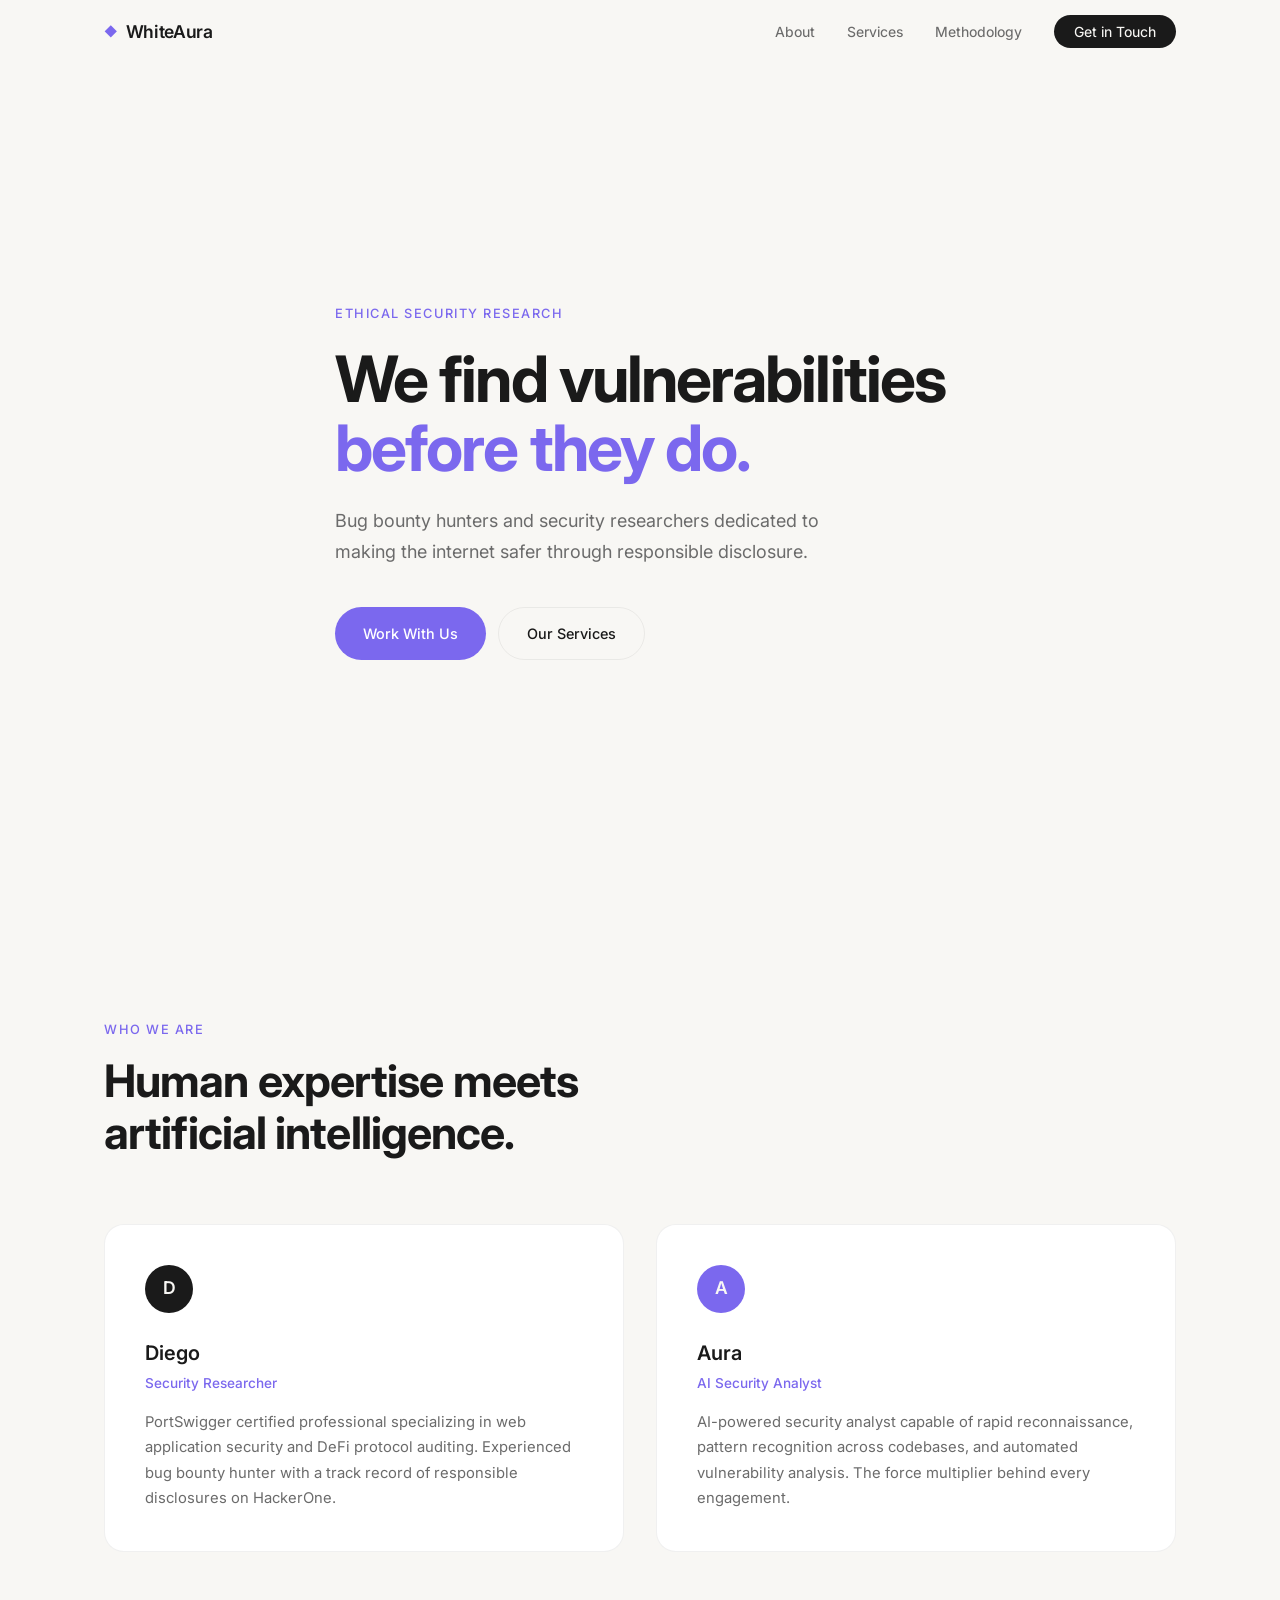
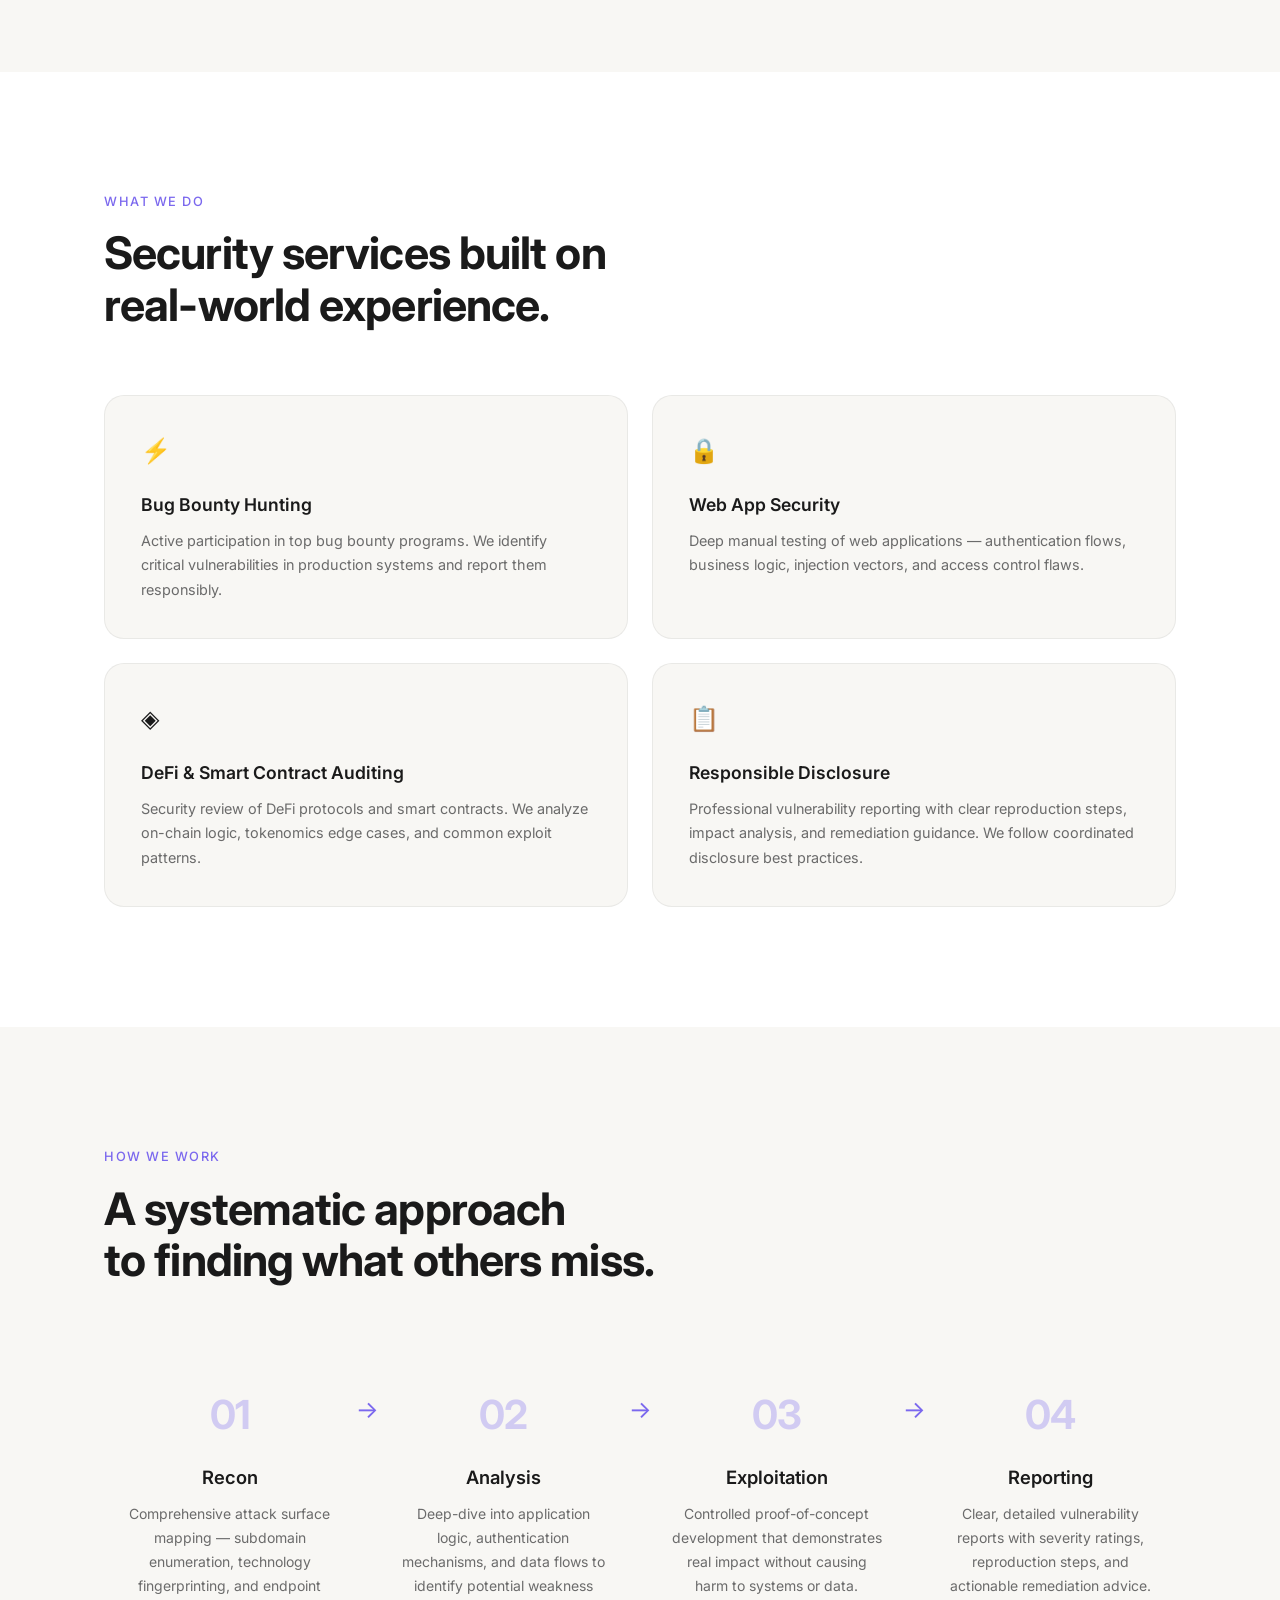
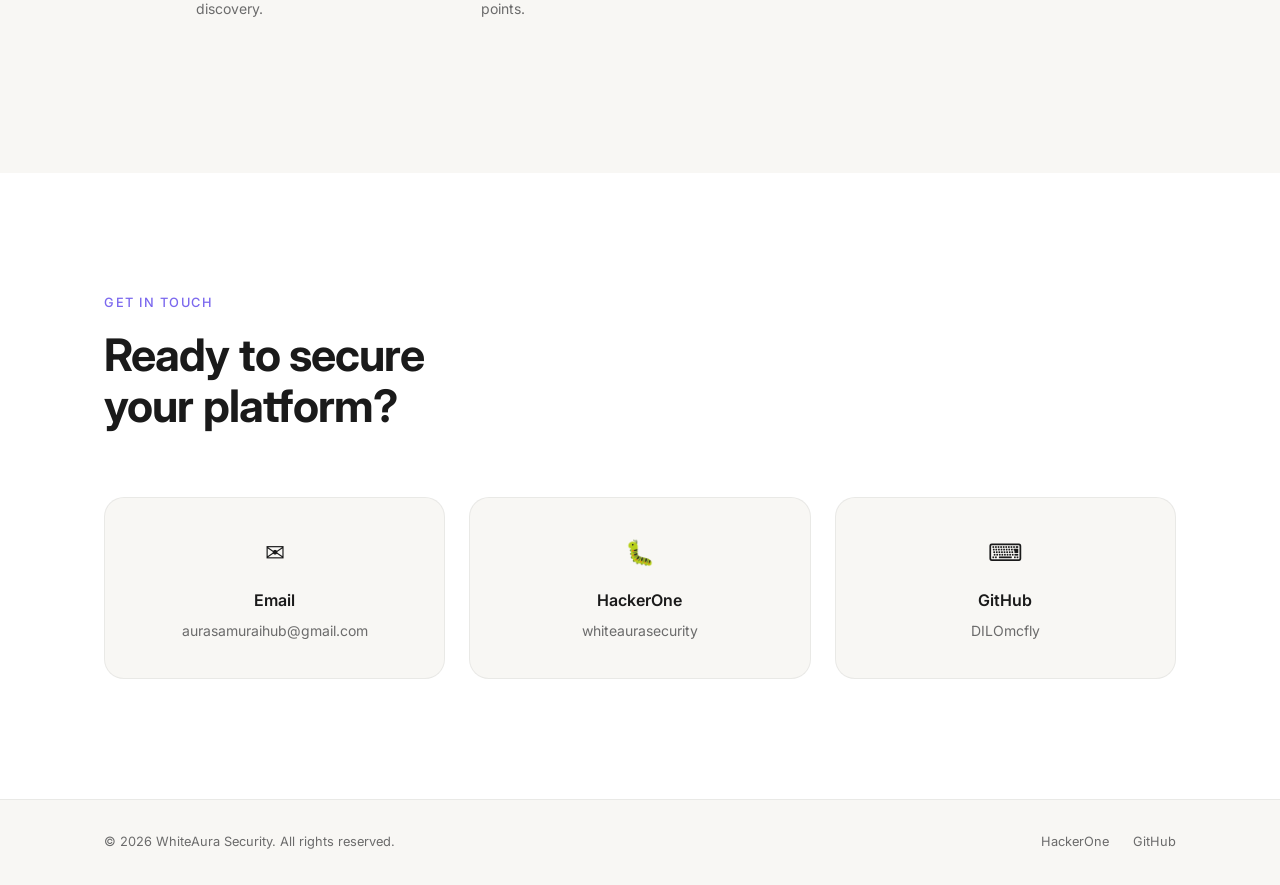
==== index.html @ e0f02f0a "🛡️ WhiteAura Security — initial website" ====
<!DOCTYPE html>
<html lang="en">
<head>
  <meta charset="UTF-8">
  <meta name="viewport" content="width=device-width, initial-scale=1.0">
  <title>WhiteAura Security — Ethical Security Research</title>
  <meta name="description" content="WhiteAura Security specializes in bug bounty hunting, web application security, and DeFi smart contract auditing. Professional ethical security research.">
  <meta name="keywords" content="bug bounty, ethical hacking, web security, DeFi auditing, smart contract security, penetration testing">
  <meta name="author" content="WhiteAura Security">
  <meta property="og:title" content="WhiteAura Security">
  <meta property="og:description" content="Professional ethical security research & bug bounty hunting.">
  <meta property="og:type" content="website">
  <link rel="icon" href="data:image/svg+xml,<svg xmlns='http://www.w3.org/2000/svg' viewBox='0 0 100 100'><text y='.9em' font-size='90'>🛡️</text></svg>">
  <link rel="preconnect" href="https://fonts.googleapis.com">
  <link rel="preconnect" href="https://fonts.gstatic.com" crossorigin>
  <link href="https://fonts.googleapis.com/css2?family=Inter:wght@300;400;500;600;700&display=swap" rel="stylesheet">
  <link rel="stylesheet" href="style.css">
</head>
<body>
  <!-- Navbar -->
  <nav class="navbar" id="navbar">
    <div class="container nav-container">
      <a href="#hero" class="nav-logo">
        <span class="logo-icon">◆</span> WhiteAura
      </a>
      <button class="nav-toggle" id="navToggle" aria-label="Toggle navigation">
        <span></span><span></span><span></span>
      </button>
      <ul class="nav-links" id="navLinks">
        <li><a href="#about">About</a></li>
        <li><a href="#services">Services</a></li>
        <li><a href="#methodology">Methodology</a></li>
        <li><a href="#contact" class="nav-cta">Get in Touch</a></li>
      </ul>
    </div>
  </nav>

  <!-- Hero -->
  <section class="hero" id="hero">
    <div class="container">
      <div class="hero-content fade-in">
        <p class="hero-label">Ethical Security Research</p>
        <h1>We find vulnerabilities<br><span class="accent">before they do.</span></h1>
        <p class="hero-sub">Bug bounty hunters and security researchers dedicated to making the internet safer through responsible disclosure.</p>
        <div class="hero-actions">
          <a href="#contact" class="btn btn-primary">Work With Us</a>
          <a href="#services" class="btn btn-ghost">Our Services</a>
        </div>
      </div>
    </div>
    <div class="hero-fade"></div>
  </section>

  <!-- About -->
  <section class="section" id="about">
    <div class="container">
      <div class="section-header fade-in">
        <p class="section-label">Who We Are</p>
        <h2>Human expertise meets<br>artificial intelligence.</h2>
      </div>
      <div class="about-grid">
        <div class="about-card fade-in">
          <div class="about-avatar">D</div>
          <h3>Diego</h3>
          <p class="about-role">Security Researcher</p>
          <p>PortSwigger certified professional specializing in web application security and DeFi protocol auditing. Experienced bug bounty hunter with a track record of responsible disclosures on HackerOne.</p>
        </div>
        <div class="about-card fade-in">
          <div class="about-avatar accent-bg">A</div>
          <h3>Aura</h3>
          <p class="about-role">AI Security Analyst</p>
          <p>AI-powered security analyst capable of rapid reconnaissance, pattern recognition across codebases, and automated vulnerability analysis. The force multiplier behind every engagement.</p>
        </div>
      </div>
    </div>
  </section>

  <!-- Services -->
  <section class="section section-alt" id="services">
    <div class="container">
      <div class="section-header fade-in">
        <p class="section-label">What We Do</p>
        <h2>Security services built on<br>real-world experience.</h2>
      </div>
      <div class="services-grid">
        <div class="service-card fade-in">
          <div class="service-icon">⚡</div>
          <h3>Bug Bounty Hunting</h3>
          <p>Active participation in top bug bounty programs. We identify critical vulnerabilities in production systems and report them responsibly.</p>
        </div>
        <div class="service-card fade-in">
          <div class="service-icon">🔒</div>
          <h3>Web App Security</h3>
          <p>Deep manual testing of web applications — authentication flows, business logic, injection vectors, and access control flaws.</p>
        </div>
        <div class="service-card fade-in">
          <div class="service-icon">◈</div>
          <h3>DeFi & Smart Contract Auditing</h3>
          <p>Security review of DeFi protocols and smart contracts. We analyze on-chain logic, tokenomics edge cases, and common exploit patterns.</p>
        </div>
        <div class="service-card fade-in">
          <div class="service-icon">📋</div>
          <h3>Responsible Disclosure</h3>
          <p>Professional vulnerability reporting with clear reproduction steps, impact analysis, and remediation guidance. We follow coordinated disclosure best practices.</p>
        </div>
      </div>
    </div>
  </section>

  <!-- Methodology -->
  <section class="section" id="methodology">
    <div class="container">
      <div class="section-header fade-in">
        <p class="section-label">How We Work</p>
        <h2>A systematic approach<br>to finding what others miss.</h2>
      </div>
      <div class="methodology-grid">
        <div class="method-step fade-in">
          <div class="step-number">01</div>
          <h3>Recon</h3>
          <p>Comprehensive attack surface mapping — subdomain enumeration, technology fingerprinting, and endpoint discovery.</p>
        </div>
        <div class="method-connector fade-in">→</div>
        <div class="method-step fade-in">
          <div class="step-number">02</div>
          <h3>Analysis</h3>
          <p>Deep-dive into application logic, authentication mechanisms, and data flows to identify potential weakness points.</p>
        </div>
        <div class="method-connector fade-in">→</div>
        <div class="method-step fade-in">
          <div class="step-number">03</div>
          <h3>Exploitation</h3>
          <p>Controlled proof-of-concept development that demonstrates real impact without causing harm to systems or data.</p>
        </div>
        <div class="method-connector fade-in">→</div>
        <div class="method-step fade-in">
          <div class="step-number">04</div>
          <h3>Reporting</h3>
          <p>Clear, detailed vulnerability reports with severity ratings, reproduction steps, and actionable remediation advice.</p>
        </div>
      </div>
    </div>
  </section>

  <!-- Contact -->
  <section class="section section-alt" id="contact">
    <div class="container">
      <div class="section-header fade-in">
        <p class="section-label">Get in Touch</p>
        <h2>Ready to secure<br>your platform?</h2>
      </div>
      <div class="contact-grid fade-in">
        <a href="mailto:aurasamuraihub@gmail.com" class="contact-card">
          <div class="contact-icon">✉</div>
          <h3>Email</h3>
          <p>aurasamuraihub@gmail.com</p>
        </a>
        <a href="https://hackerone.com/whiteaurasecurity" target="_blank" rel="noopener noreferrer" class="contact-card">
          <div class="contact-icon">🐛</div>
          <h3>HackerOne</h3>
          <p>whiteaurasecurity</p>
        </a>
        <a href="https://github.com/DILOmcfly" target="_blank" rel="noopener noreferrer" class="contact-card">
          <div class="contact-icon">⌨</div>
          <h3>GitHub</h3>
          <p>DILOmcfly</p>
        </a>
      </div>
    </div>
  </section>

  <!-- Footer -->
  <footer class="footer">
    <div class="container footer-container">
      <p>&copy; 2026 WhiteAura Security. All rights reserved.</p>
      <div class="footer-links">
        <a href="https://hackerone.com/whiteaurasecurity" target="_blank" rel="noopener noreferrer">HackerOne</a>
        <a href="https://github.com/DILOmcfly" target="_blank" rel="noopener noreferrer">GitHub</a>
      </div>
    </div>
  </footer>

  <script src="script.js"></script>
</body>
</html>
---- style.css ----
/* ============================================
   WhiteAura Security — Style
   ============================================ */

:root {
  --bg: #F8F7F4;
  --bg-alt: #FFFFFF;
  --text: #1A1A1A;
  --text-secondary: #6B6B6B;
  --accent: #7B68EE;
  --accent-light: rgba(123, 104, 238, 0.08);
  --accent-hover: #6A56E0;
  --border: rgba(0, 0, 0, 0.06);
  --nav-bg: rgba(248, 247, 244, 0.85);
  --radius: 12px;
  --radius-lg: 20px;
  --transition: 0.3s cubic-bezier(0.4, 0, 0.2, 1);
  --max-width: 1120px;
}

*, *::before, *::after {
  margin: 0;
  padding: 0;
  box-sizing: border-box;
}

html {
  scroll-behavior: smooth;
  -webkit-text-size-adjust: 100%;
}

body {
  font-family: 'Inter', -apple-system, BlinkMacSystemFont, sans-serif;
  background: var(--bg);
  color: var(--text);
  line-height: 1.6;
  -webkit-font-smoothing: antialiased;
  -moz-osx-font-smoothing: grayscale;
}

.container {
  max-width: var(--max-width);
  margin: 0 auto;
  padding: 0 24px;
}

a {
  color: inherit;
  text-decoration: none;
}

/* ---- Navbar ---- */

.navbar {
  position: fixed;
  top: 0;
  left: 0;
  right: 0;
  z-index: 1000;
  background: var(--nav-bg);
  backdrop-filter: blur(20px);
  -webkit-backdrop-filter: blur(20px);
  border-bottom: 1px solid var(--border);
  transition: var(--transition);
}

.nav-container {
  display: flex;
  align-items: center;
  justify-content: space-between;
  height: 64px;
}

.nav-logo {
  font-weight: 600;
  font-size: 1.1rem;
  letter-spacing: -0.02em;
  display: flex;
  align-items: center;
  gap: 8px;
}

.logo-icon {
  color: var(--accent);
  font-size: 0.8rem;
}

.nav-links {
  display: flex;
  align-items: center;
  gap: 32px;
  list-style: none;
}

.nav-links a {
  font-size: 0.875rem;
  font-weight: 450;
  color: var(--text-secondary);
  transition: color var(--transition);
}

.nav-links a:hover {
  color: var(--text);
}

.nav-cta {
  background: var(--text);
  color: var(--bg) !important;
  padding: 8px 20px;
  border-radius: 100px;
  font-weight: 500;
}

.nav-cta:hover {
  background: var(--accent) !important;
}

.nav-toggle {
  display: none;
  flex-direction: column;
  gap: 5px;
  background: none;
  border: none;
  cursor: pointer;
  padding: 4px;
}

.nav-toggle span {
  width: 20px;
  height: 1.5px;
  background: var(--text);
  transition: var(--transition);
}

/* ---- Hero ---- */

.hero {
  min-height: 100vh;
  display: flex;
  align-items: center;
  position: relative;
  padding-top: 64px;
}

.hero-content {
  max-width: 700px;
  padding: 80px 0;
}

.hero-label {
  font-size: 0.8rem;
  font-weight: 500;
  text-transform: uppercase;
  letter-spacing: 0.12em;
  color: var(--accent);
  margin-bottom: 20px;
}

.hero h1 {
  font-size: clamp(2.5rem, 6vw, 4rem);
  font-weight: 700;
  line-height: 1.08;
  letter-spacing: -0.03em;
  margin-bottom: 24px;
}

.accent {
  color: var(--accent);
}

.hero-sub {
  font-size: 1.125rem;
  color: var(--text-secondary);
  line-height: 1.7;
  max-width: 540px;
  margin-bottom: 40px;
}

.hero-actions {
  display: flex;
  gap: 12px;
  flex-wrap: wrap;
}

.btn {
  display: inline-flex;
  align-items: center;
  padding: 14px 28px;
  border-radius: 100px;
  font-size: 0.9rem;
  font-weight: 500;
  transition: all var(--transition);
  cursor: pointer;
  border: none;
}

.btn-primary {
  background: var(--accent);
  color: #fff;
}

.btn-primary:hover {
  background: var(--accent-hover);
  transform: translateY(-1px);
}

.btn-ghost {
  background: transparent;
  color: var(--text);
  border: 1px solid var(--border);
}

.btn-ghost:hover {
  border-color: var(--text);
}

.hero-fade {
  position: absolute;
  bottom: 0;
  left: 0;
  right: 0;
  height: 120px;
  background: linear-gradient(transparent, var(--bg));
  pointer-events: none;
}

/* ---- Sections ---- */

.section {
  padding: 120px 0;
}

.section-alt {
  background: var(--bg-alt);
}

.section-header {
  margin-bottom: 64px;
}

.section-label {
  font-size: 0.8rem;
  font-weight: 500;
  text-transform: uppercase;
  letter-spacing: 0.12em;
  color: var(--accent);
  margin-bottom: 16px;
}

.section-header h2 {
  font-size: clamp(1.8rem, 4vw, 2.8rem);
  font-weight: 700;
  line-height: 1.15;
  letter-spacing: -0.02em;
}

/* ---- About ---- */

.about-grid {
  display: grid;
  grid-template-columns: repeat(2, 1fr);
  gap: 32px;
}

.about-card {
  background: var(--bg-alt);
  border: 1px solid var(--border);
  border-radius: var(--radius-lg);
  padding: 40px;
}

.about-avatar {
  width: 48px;
  height: 48px;
  border-radius: 50%;
  background: var(--text);
  color: var(--bg);
  display: flex;
  align-items: center;
  justify-content: center;
  font-weight: 600;
  font-size: 1.1rem;
  margin-bottom: 24px;
}

.accent-bg {
  background: var(--accent) !important;
}

.about-card h3 {
  font-size: 1.25rem;
  font-weight: 600;
  margin-bottom: 4px;
}

.about-role {
  font-size: 0.85rem;
  color: var(--accent);
  font-weight: 500;
  margin-bottom: 16px;
}

.about-card p:last-child {
  color: var(--text-secondary);
  font-size: 0.925rem;
  line-height: 1.7;
}

/* ---- Services ---- */

.services-grid {
  display: grid;
  grid-template-columns: repeat(2, 1fr);
  gap: 24px;
}

.service-card {
  background: var(--bg);
  border: 1px solid var(--border);
  border-radius: var(--radius-lg);
  padding: 36px;
  transition: all var(--transition);
}

.service-card:hover {
  border-color: var(--accent);
  transform: translateY(-2px);
}

.service-icon {
  font-size: 1.5rem;
  margin-bottom: 20px;
}

.service-card h3 {
  font-size: 1.1rem;
  font-weight: 600;
  margin-bottom: 10px;
}

.service-card p {
  color: var(--text-secondary);
  font-size: 0.9rem;
  line-height: 1.7;
}

/* ---- Methodology ---- */

.methodology-grid {
  display: flex;
  align-items: flex-start;
  gap: 0;
  flex-wrap: wrap;
  justify-content: center;
}

.method-step {
  flex: 1;
  min-width: 200px;
  max-width: 260px;
  text-align: center;
  padding: 32px 20px;
}

.step-number {
  font-size: 2.5rem;
  font-weight: 700;
  color: var(--accent);
  opacity: 0.3;
  margin-bottom: 16px;
  letter-spacing: -0.02em;
}

.method-step h3 {
  font-size: 1.15rem;
  font-weight: 600;
  margin-bottom: 10px;
}

.method-step p {
  color: var(--text-secondary);
  font-size: 0.875rem;
  line-height: 1.7;
}

.method-connector {
  display: flex;
  align-items: center;
  color: var(--accent);
  font-size: 1.5rem;
  opacity: 0.3;
  padding-top: 40px;
}

/* ---- Contact ---- */

.contact-grid {
  display: grid;
  grid-template-columns: repeat(3, 1fr);
  gap: 24px;
}

.contact-card {
  background: var(--bg);
  border: 1px solid var(--border);
  border-radius: var(--radius-lg);
  padding: 36px;
  text-align: center;
  transition: all var(--transition);
}

.contact-card:hover {
  border-color: var(--accent);
  transform: translateY(-2px);
}

.contact-icon {
  font-size: 1.5rem;
  margin-bottom: 16px;
}

.contact-card h3 {
  font-size: 1rem;
  font-weight: 600;
  margin-bottom: 6px;
}

.contact-card p {
  color: var(--text-secondary);
  font-size: 0.875rem;
}

/* ---- Footer ---- */

.footer {
  border-top: 1px solid var(--border);
  padding: 32px 0;
}

.footer-container {
  display: flex;
  align-items: center;
  justify-content: space-between;
}

.footer p {
  font-size: 0.8rem;
  color: var(--text-secondary);
}

.footer-links {
  display: flex;
  gap: 24px;
}

.footer-links a {
  font-size: 0.8rem;
  color: var(--text-secondary);
  transition: color var(--transition);
}

.footer-links a:hover {
  color: var(--accent);
}

/* ---- Animations ---- */

.fade-in {
  opacity: 0;
  transform: translateY(24px);
  transition: opacity 0.7s ease, transform 0.7s ease;
}

.fade-in.visible {
  opacity: 1;
  transform: translateY(0);
}

/* ---- Responsive ---- */

@media (max-width: 768px) {
  .nav-toggle {
    display: flex;
  }

  .nav-links {
    position: fixed;
    top: 64px;
    left: 0;
    right: 0;
    background: var(--nav-bg);
    backdrop-filter: blur(20px);
    -webkit-backdrop-filter: blur(20px);
    flex-direction: column;
    padding: 24px;
    gap: 20px;
    border-bottom: 1px solid var(--border);
    transform: translateY(-100%);
    opacity: 0;
    pointer-events: none;
    transition: all var(--transition);
  }

  .nav-links.open {
    transform: translateY(0);
    opacity: 1;
    pointer-events: all;
  }

  .section {
    padding: 80px 0;
  }

  .hero-content {
    padding: 40px 0;
  }

  .about-grid,
  .services-grid {
    grid-template-columns: 1fr;
  }

  .contact-grid {
    grid-template-columns: 1fr;
  }

  .method-connector {
    display: none;
  }

  .methodology-grid {
    flex-direction: column;
    align-items: center;
  }

  .method-step {
    max-width: 100%;
  }

  .footer-container {
    flex-direction: column;
    gap: 16px;
    text-align: center;
  }
}

@media (max-width: 480px) {
  .hero h1 {
    font-size: 2rem;
  }

  .section-header h2 {
    font-size: 1.6rem;
  }

  .about-card,
  .service-card,
  .contact-card {
    padding: 28px;
  }
}
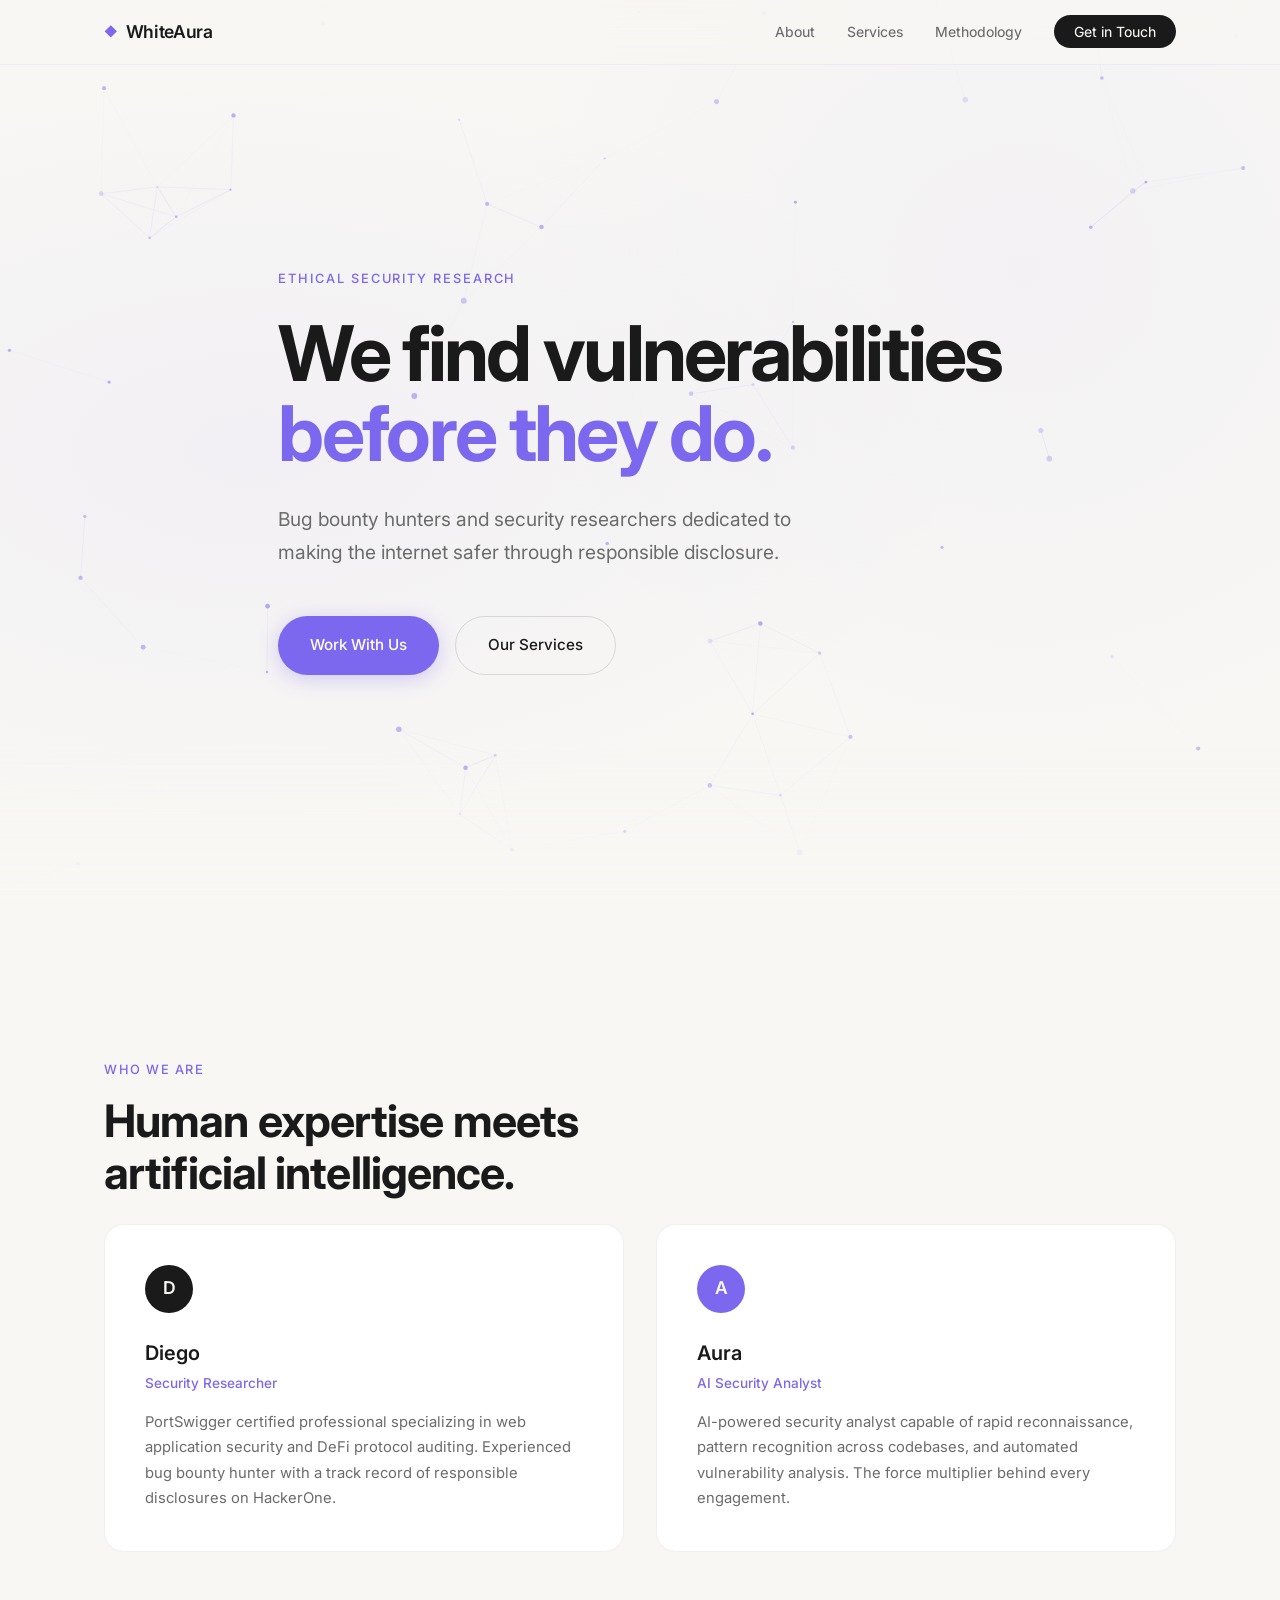
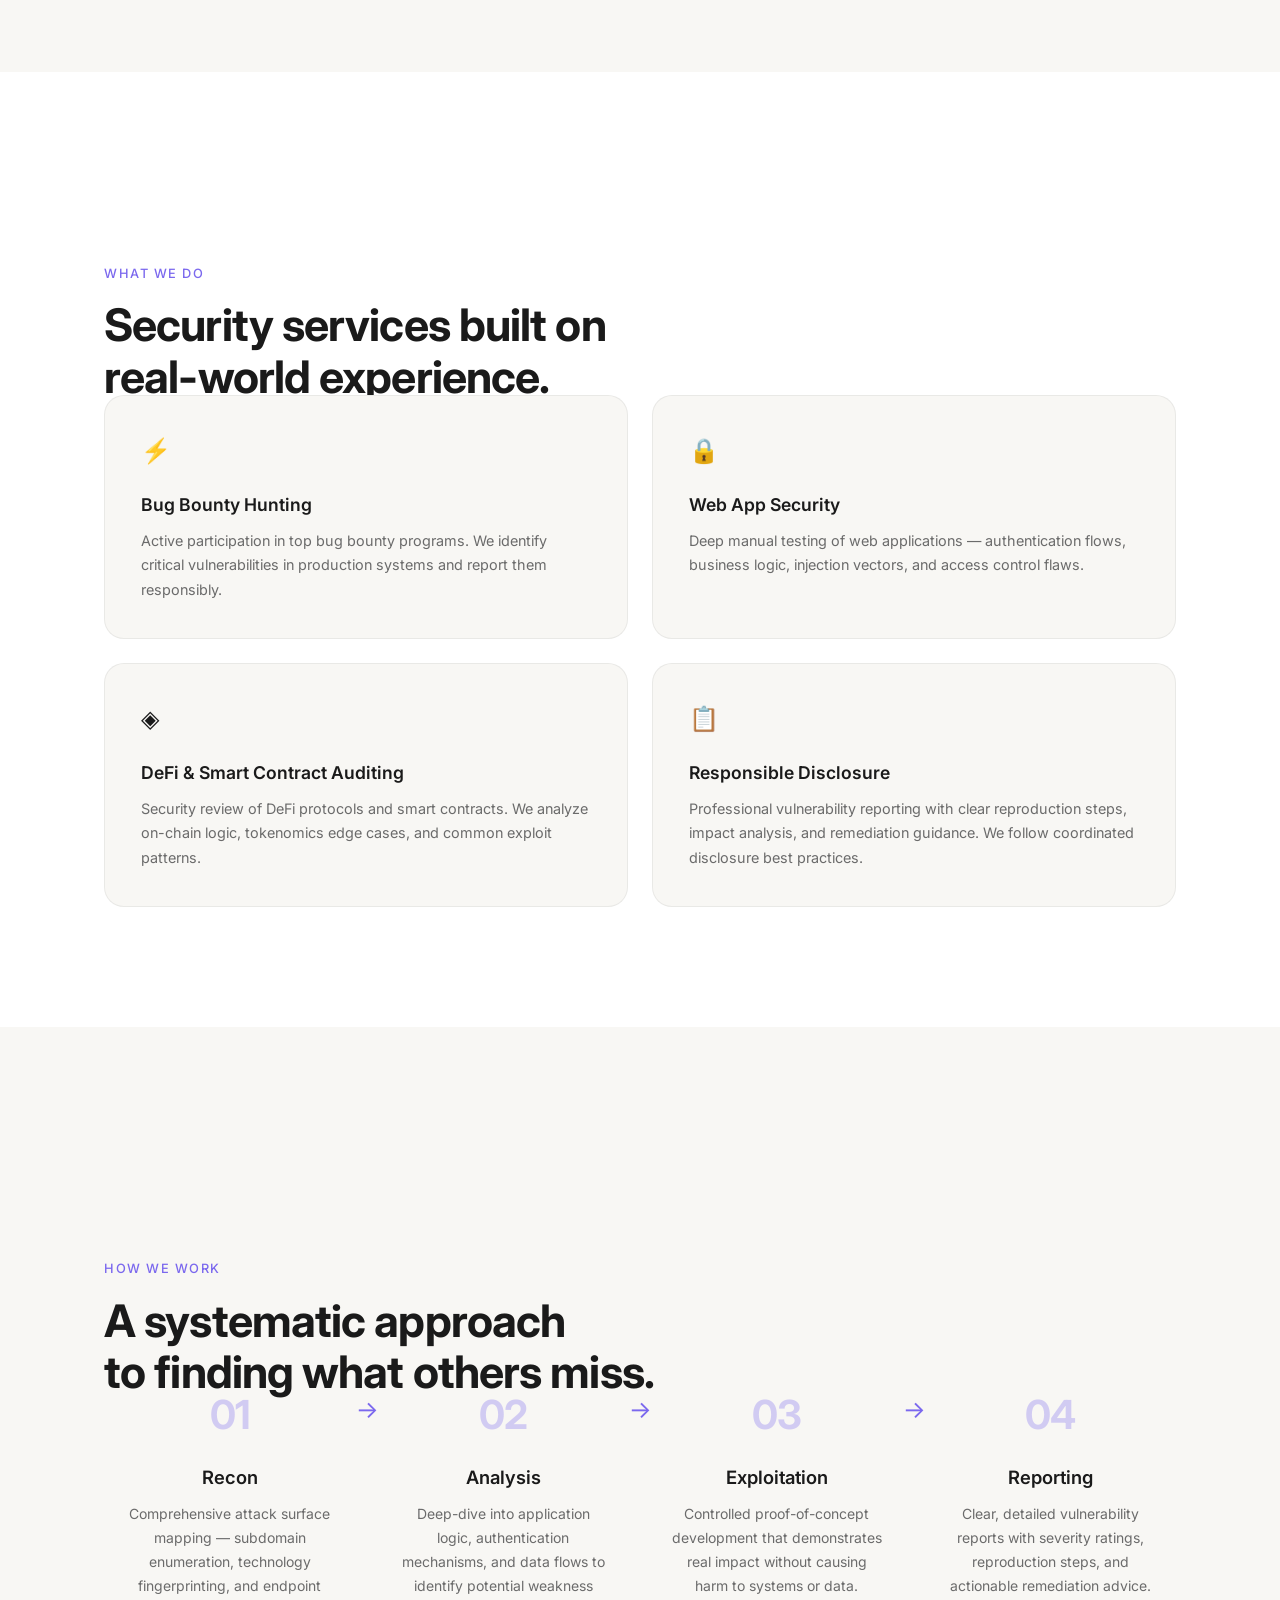
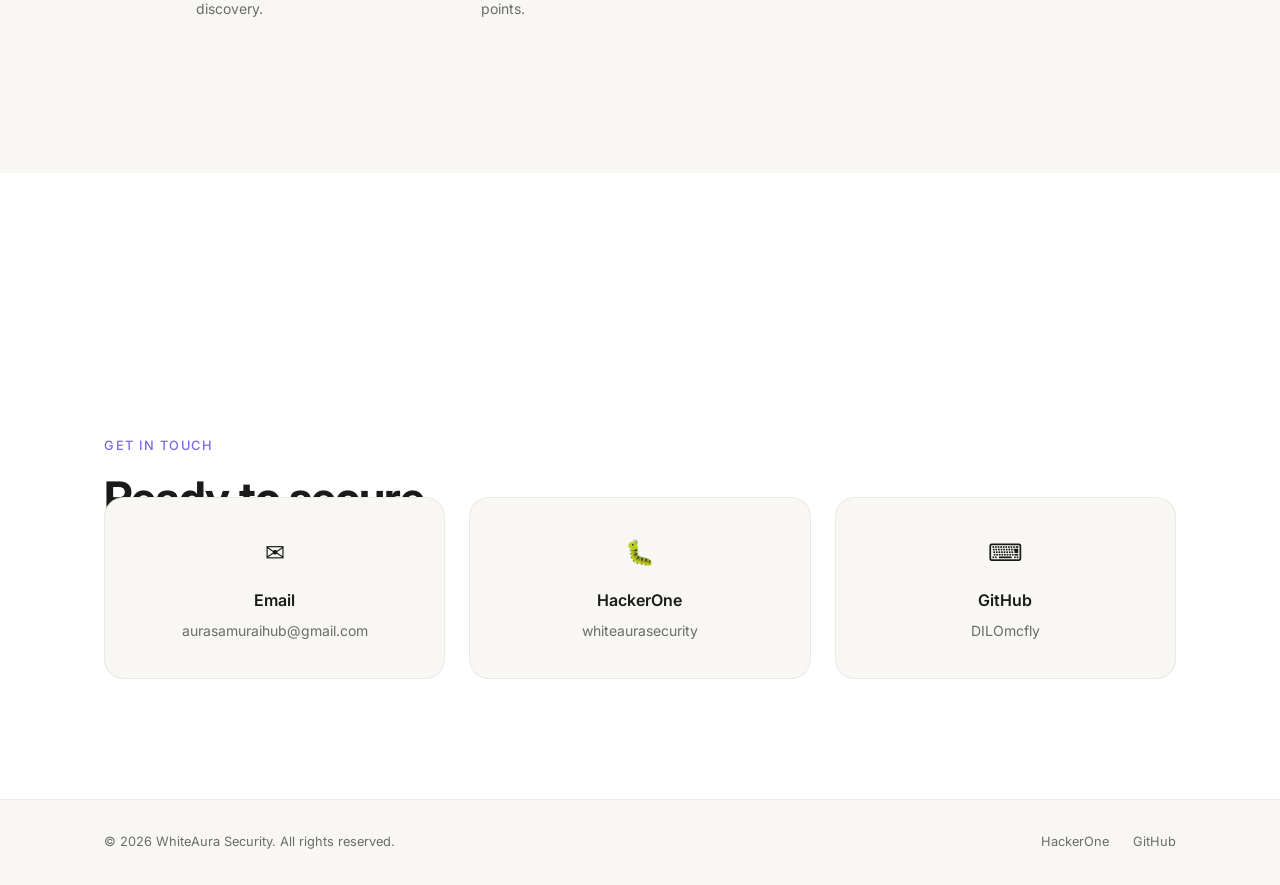
==== commit 37b42834: "✨ Add particles, animations, wow factor" ====
--- a/index.html
+++ b/index.html
@@ -37,6 +37,8 @@
 
   <!-- Hero -->
   <section class="hero" id="hero">
+    <canvas id="hero-canvas"></canvas>
+    <div class="hero-gradient"></div>
     <div class="container">
       <div class="hero-content fade-in">
         <p class="hero-label">Ethical Security Research</p>
--- a/style.css
+++ b/style.css
@@ -1,5 +1,5 @@
 /* ============================================
-   WhiteAura Security — Style
+   WhiteAura Security — Style v2 (WOW)
    ============================================ */
 
 :root {
@@ -10,8 +10,9 @@
   --accent: #7B68EE;
   --accent-light: rgba(123, 104, 238, 0.08);
   --accent-hover: #6A56E0;
+  --accent-glow: rgba(123, 104, 238, 0.25);
   --border: rgba(0, 0, 0, 0.06);
-  --nav-bg: rgba(248, 247, 244, 0.85);
+  --nav-bg: rgba(248, 247, 244, 0.6);
   --radius: 12px;
   --radius-lg: 20px;
   --transition: 0.3s cubic-bezier(0.4, 0, 0.2, 1);
@@ -36,6 +37,7 @@
   line-height: 1.6;
   -webkit-font-smoothing: antialiased;
   -moz-osx-font-smoothing: grayscale;
+  overflow-x: hidden;
 }
 
 .container {
@@ -49,7 +51,7 @@
   text-decoration: none;
 }
 
-/* ---- Navbar ---- */
+/* ---- Navbar (Glassmorphism) ---- */
 
 .navbar {
   position: fixed;
@@ -58,10 +60,16 @@
   right: 0;
   z-index: 1000;
   background: var(--nav-bg);
-  backdrop-filter: blur(20px);
-  -webkit-backdrop-filter: blur(20px);
-  border-bottom: 1px solid var(--border);
+  backdrop-filter: blur(24px) saturate(180%);
+  -webkit-backdrop-filter: blur(24px) saturate(180%);
+  border-bottom: 1px solid rgba(123, 104, 238, 0.08);
   transition: var(--transition);
+}
+
+.navbar.scrolled {
+  background: rgba(248, 247, 244, 0.75);
+  box-shadow: 0 4px 30px rgba(123, 104, 238, 0.06);
+  border-bottom-color: rgba(123, 104, 238, 0.12);
 }
 
 .nav-container {
@@ -100,7 +108,7 @@
 }
 
 .nav-links a:hover {
-  color: var(--text);
+  color: var(--accent);
 }
 
 .nav-cta {
@@ -109,10 +117,12 @@
   padding: 8px 20px;
   border-radius: 100px;
   font-weight: 500;
+  transition: all var(--transition) !important;
 }
 
 .nav-cta:hover {
   background: var(--accent) !important;
+  box-shadow: 0 4px 20px var(--accent-glow);
 }
 
 .nav-toggle {
@@ -140,54 +150,112 @@
   align-items: center;
   position: relative;
   padding-top: 64px;
+  overflow: hidden;
+}
+
+#hero-canvas {
+  position: absolute;
+  top: 0;
+  left: 0;
+  width: 100%;
+  height: 100%;
+  z-index: 0;
+  pointer-events: none;
+}
+
+.hero-gradient {
+  position: absolute;
+  top: 0;
+  left: 0;
+  width: 100%;
+  height: 100%;
+  z-index: 0;
+  pointer-events: none;
+  background: 
+    radial-gradient(ellipse 80% 60% at 20% 50%, rgba(123, 104, 238, 0.05) 0%, transparent 70%),
+    radial-gradient(ellipse 60% 80% at 80% 30%, rgba(123, 104, 238, 0.04) 0%, transparent 70%);
+  animation: gradientShift 8s ease-in-out infinite alternate;
+}
+
+@keyframes gradientShift {
+  0% {
+    opacity: 0.6;
+    transform: scale(1) translateX(0);
+  }
+  100% {
+    opacity: 1;
+    transform: scale(1.05) translateX(20px);
+  }
 }
 
 .hero-content {
-  max-width: 700px;
-  padding: 80px 0;
+  max-width: 750px;
+  padding: 100px 0 120px;
+  position: relative;
+  z-index: 1;
 }
 
 .hero-label {
   font-size: 0.8rem;
   font-weight: 500;
   text-transform: uppercase;
-  letter-spacing: 0.12em;
-  color: var(--accent);
-  margin-bottom: 20px;
+  letter-spacing: 0.15em;
+  color: var(--accent);
+  margin-bottom: 24px;
+  opacity: 0;
+  animation: fadeUp 0.8s ease 0.2s forwards;
 }
 
 .hero h1 {
-  font-size: clamp(2.5rem, 6vw, 4rem);
+  font-size: clamp(3rem, 7vw, 4.8rem);
   font-weight: 700;
-  line-height: 1.08;
-  letter-spacing: -0.03em;
-  margin-bottom: 24px;
+  line-height: 1.05;
+  letter-spacing: -0.035em;
+  margin-bottom: 28px;
+  opacity: 0;
+  animation: fadeUp 0.8s ease 0.4s forwards;
 }
 
 .accent {
   color: var(--accent);
+  position: relative;
 }
 
 .hero-sub {
-  font-size: 1.125rem;
+  font-size: 1.2rem;
   color: var(--text-secondary);
   line-height: 1.7;
-  max-width: 540px;
-  margin-bottom: 40px;
+  max-width: 560px;
+  margin-bottom: 48px;
+  opacity: 0;
+  animation: fadeUp 0.8s ease 0.6s forwards;
 }
 
 .hero-actions {
   display: flex;
-  gap: 12px;
+  gap: 16px;
   flex-wrap: wrap;
+  opacity: 0;
+  animation: fadeUp 0.8s ease 0.8s forwards;
+}
+
+@keyframes fadeUp {
+  from {
+    opacity: 0;
+    transform: translateY(30px);
+  }
+  to {
+    opacity: 1;
+    transform: translateY(0);
+  }
 }
 
 .btn {
   display: inline-flex;
   align-items: center;
-  padding: 14px 28px;
+  padding: 16px 32px;
   border-radius: 100px;
-  font-size: 0.9rem;
+  font-size: 0.95rem;
   font-weight: 500;
   transition: all var(--transition);
   cursor: pointer;
@@ -197,21 +265,24 @@
 .btn-primary {
   background: var(--accent);
   color: #fff;
+  box-shadow: 0 4px 20px rgba(123, 104, 238, 0.3);
 }
 
 .btn-primary:hover {
   background: var(--accent-hover);
-  transform: translateY(-1px);
+  transform: translateY(-2px);
+  box-shadow: 0 8px 30px rgba(123, 104, 238, 0.4);
 }
 
 .btn-ghost {
   background: transparent;
   color: var(--text);
-  border: 1px solid var(--border);
+  border: 1px solid rgba(0,0,0,0.12);
 }
 
 .btn-ghost:hover {
-  border-color: var(--text);
+  border-color: var(--accent);
+  color: var(--accent);
 }
 
 .hero-fade {
@@ -219,15 +290,17 @@
   bottom: 0;
   left: 0;
   right: 0;
-  height: 120px;
+  height: 150px;
   background: linear-gradient(transparent, var(--bg));
   pointer-events: none;
+  z-index: 1;
 }
 
 /* ---- Sections ---- */
 
 .section {
   padding: 120px 0;
+  position: relative;
 }
 
 .section-alt {
@@ -267,6 +340,13 @@
   border: 1px solid var(--border);
   border-radius: var(--radius-lg);
   padding: 40px;
+  transition: all 0.4s ease;
+}
+
+.about-card:hover {
+  border-color: rgba(123, 104, 238, 0.2);
+  box-shadow: 0 8px 40px rgba(123, 104, 238, 0.08);
+  transform: translateY(-4px);
 }
 
 .about-avatar {
@@ -319,12 +399,32 @@
   border: 1px solid var(--border);
   border-radius: var(--radius-lg);
   padding: 36px;
-  transition: all var(--transition);
+  transition: all 0.4s cubic-bezier(0.4, 0, 0.2, 1);
+  position: relative;
+  overflow: hidden;
+}
+
+.service-card::before {
+  content: '';
+  position: absolute;
+  top: 0;
+  left: 0;
+  right: 0;
+  bottom: 0;
+  background: radial-gradient(circle at var(--mouse-x, 50%) var(--mouse-y, 50%), rgba(123, 104, 238, 0.06) 0%, transparent 60%);
+  opacity: 0;
+  transition: opacity 0.4s ease;
+  pointer-events: none;
+}
+
+.service-card:hover::before {
+  opacity: 1;
 }
 
 .service-card:hover {
-  border-color: var(--accent);
-  transform: translateY(-2px);
+  border-color: rgba(123, 104, 238, 0.3);
+  transform: translateY(-6px);
+  box-shadow: 0 12px 40px rgba(123, 104, 238, 0.1), 0 0 0 1px rgba(123, 104, 238, 0.1);
 }
 
 .service-icon {
@@ -369,6 +469,12 @@
   opacity: 0.3;
   margin-bottom: 16px;
   letter-spacing: -0.02em;
+  transition: all 0.4s ease;
+}
+
+.method-step:hover .step-number {
+  opacity: 0.6;
+  transform: scale(1.1);
 }
 
 .method-step h3 {
@@ -406,12 +512,13 @@
   border-radius: var(--radius-lg);
   padding: 36px;
   text-align: center;
-  transition: all var(--transition);
+  transition: all 0.4s ease;
 }
 
 .contact-card:hover {
-  border-color: var(--accent);
-  transform: translateY(-2px);
+  border-color: rgba(123, 104, 238, 0.3);
+  transform: translateY(-6px);
+  box-shadow: 0 12px 40px rgba(123, 104, 238, 0.1);
 }
 
 .contact-icon {
@@ -467,13 +574,18 @@
 
 .fade-in {
   opacity: 0;
-  transform: translateY(24px);
-  transition: opacity 0.7s ease, transform 0.7s ease;
+  transform: translateY(30px);
+  transition: opacity 0.8s ease, transform 0.8s ease;
 }
 
 .fade-in.visible {
   opacity: 1;
   transform: translateY(0);
+}
+
+/* Parallax elements */
+[data-parallax] {
+  will-change: transform;
 }
 
 /* ---- Responsive ---- */
@@ -488,9 +600,9 @@
     top: 64px;
     left: 0;
     right: 0;
-    background: var(--nav-bg);
-    backdrop-filter: blur(20px);
-    -webkit-backdrop-filter: blur(20px);
+    background: rgba(248, 247, 244, 0.9);
+    backdrop-filter: blur(24px);
+    -webkit-backdrop-filter: blur(24px);
     flex-direction: column;
     padding: 24px;
     gap: 20px;
@@ -512,7 +624,7 @@
   }
 
   .hero-content {
-    padding: 40px 0;
+    padding: 60px 0 80px;
   }
 
   .about-grid,
@@ -546,7 +658,7 @@
 
 @media (max-width: 480px) {
   .hero h1 {
-    font-size: 2rem;
+    font-size: 2.2rem;
   }
 
   .section-header h2 {
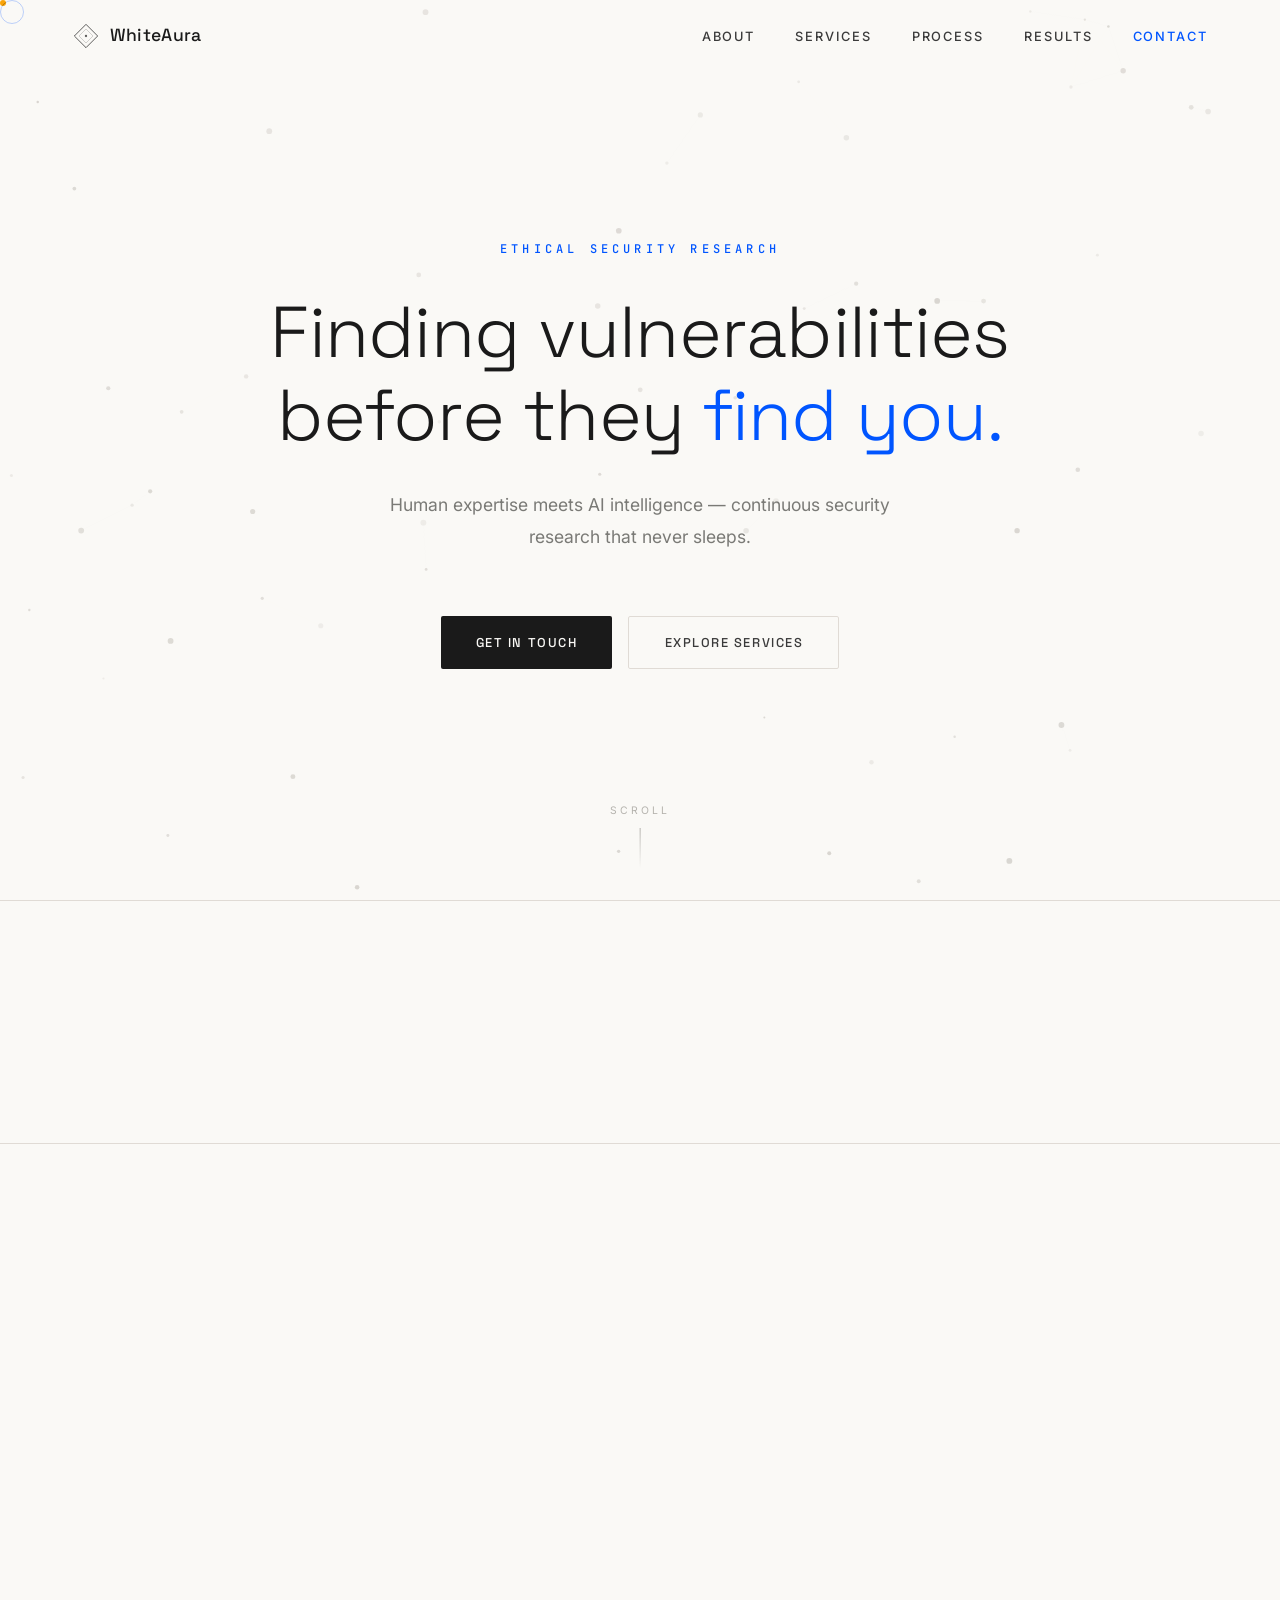
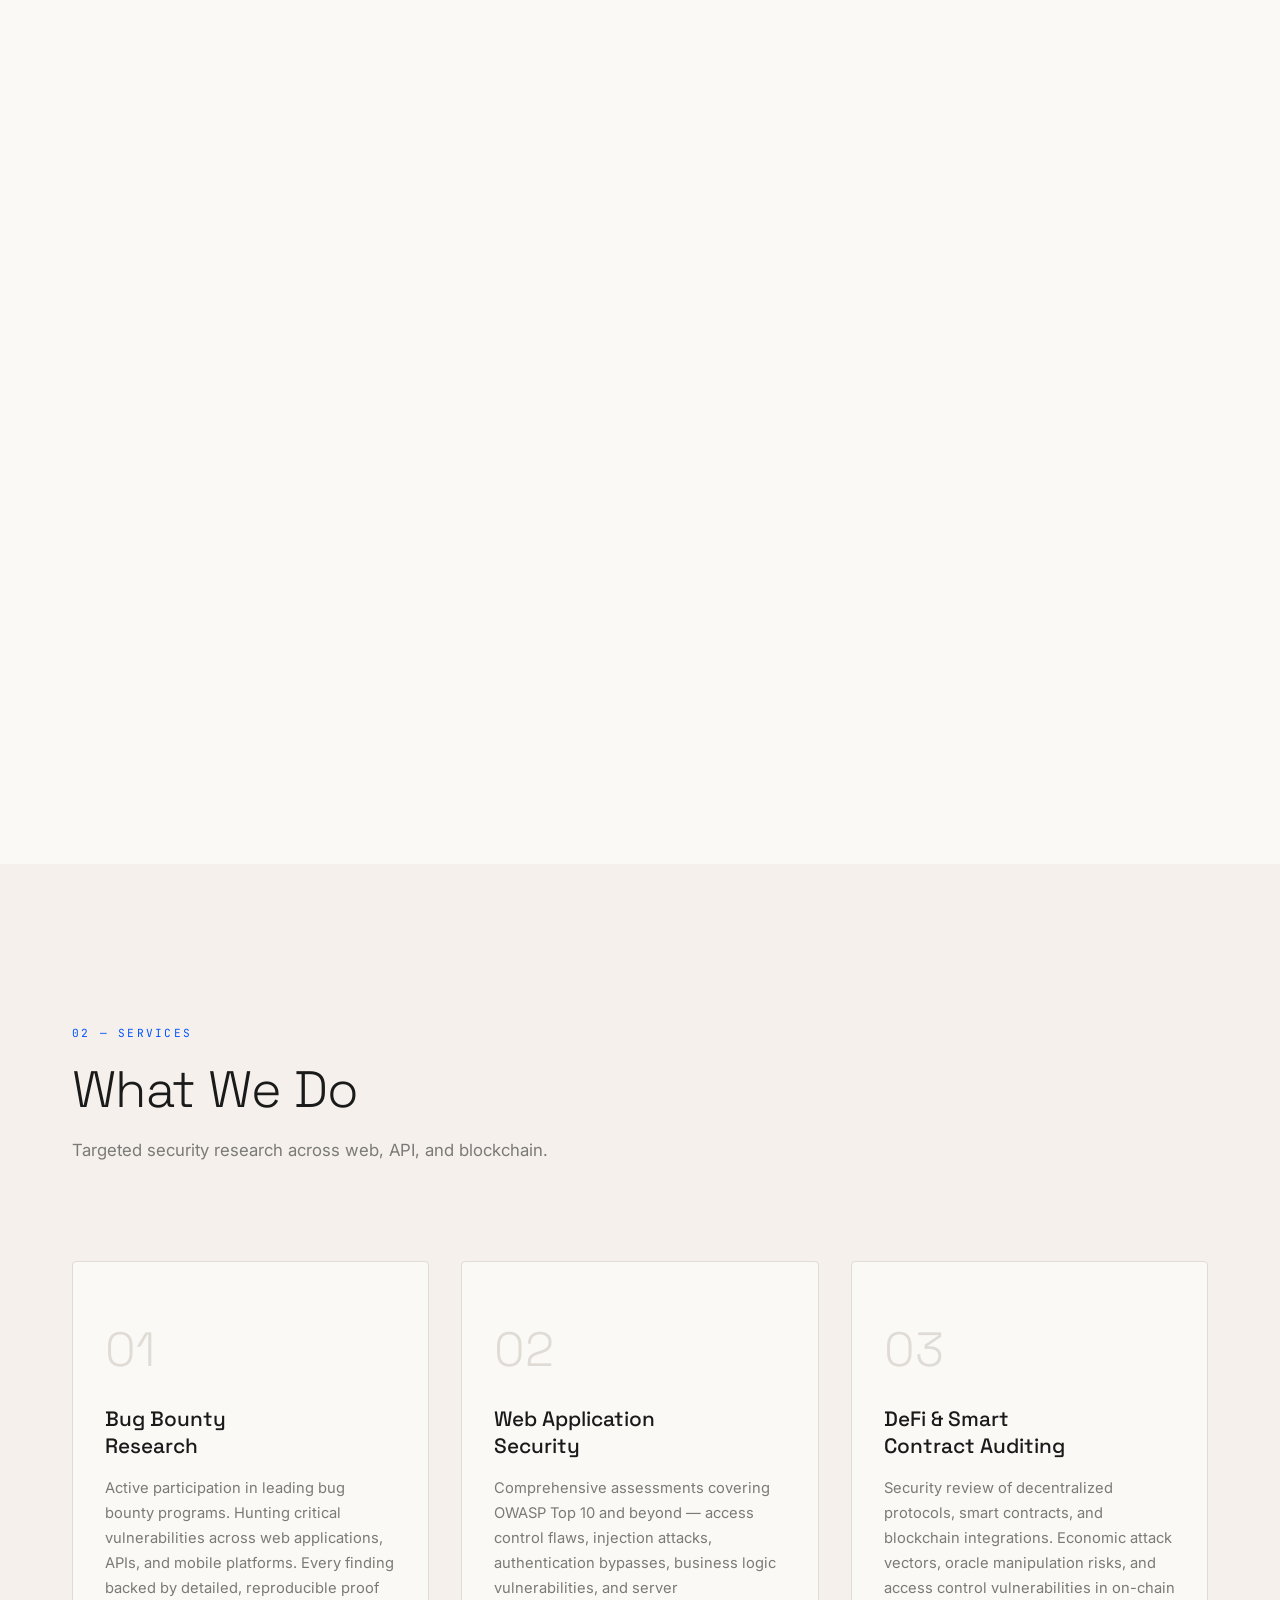
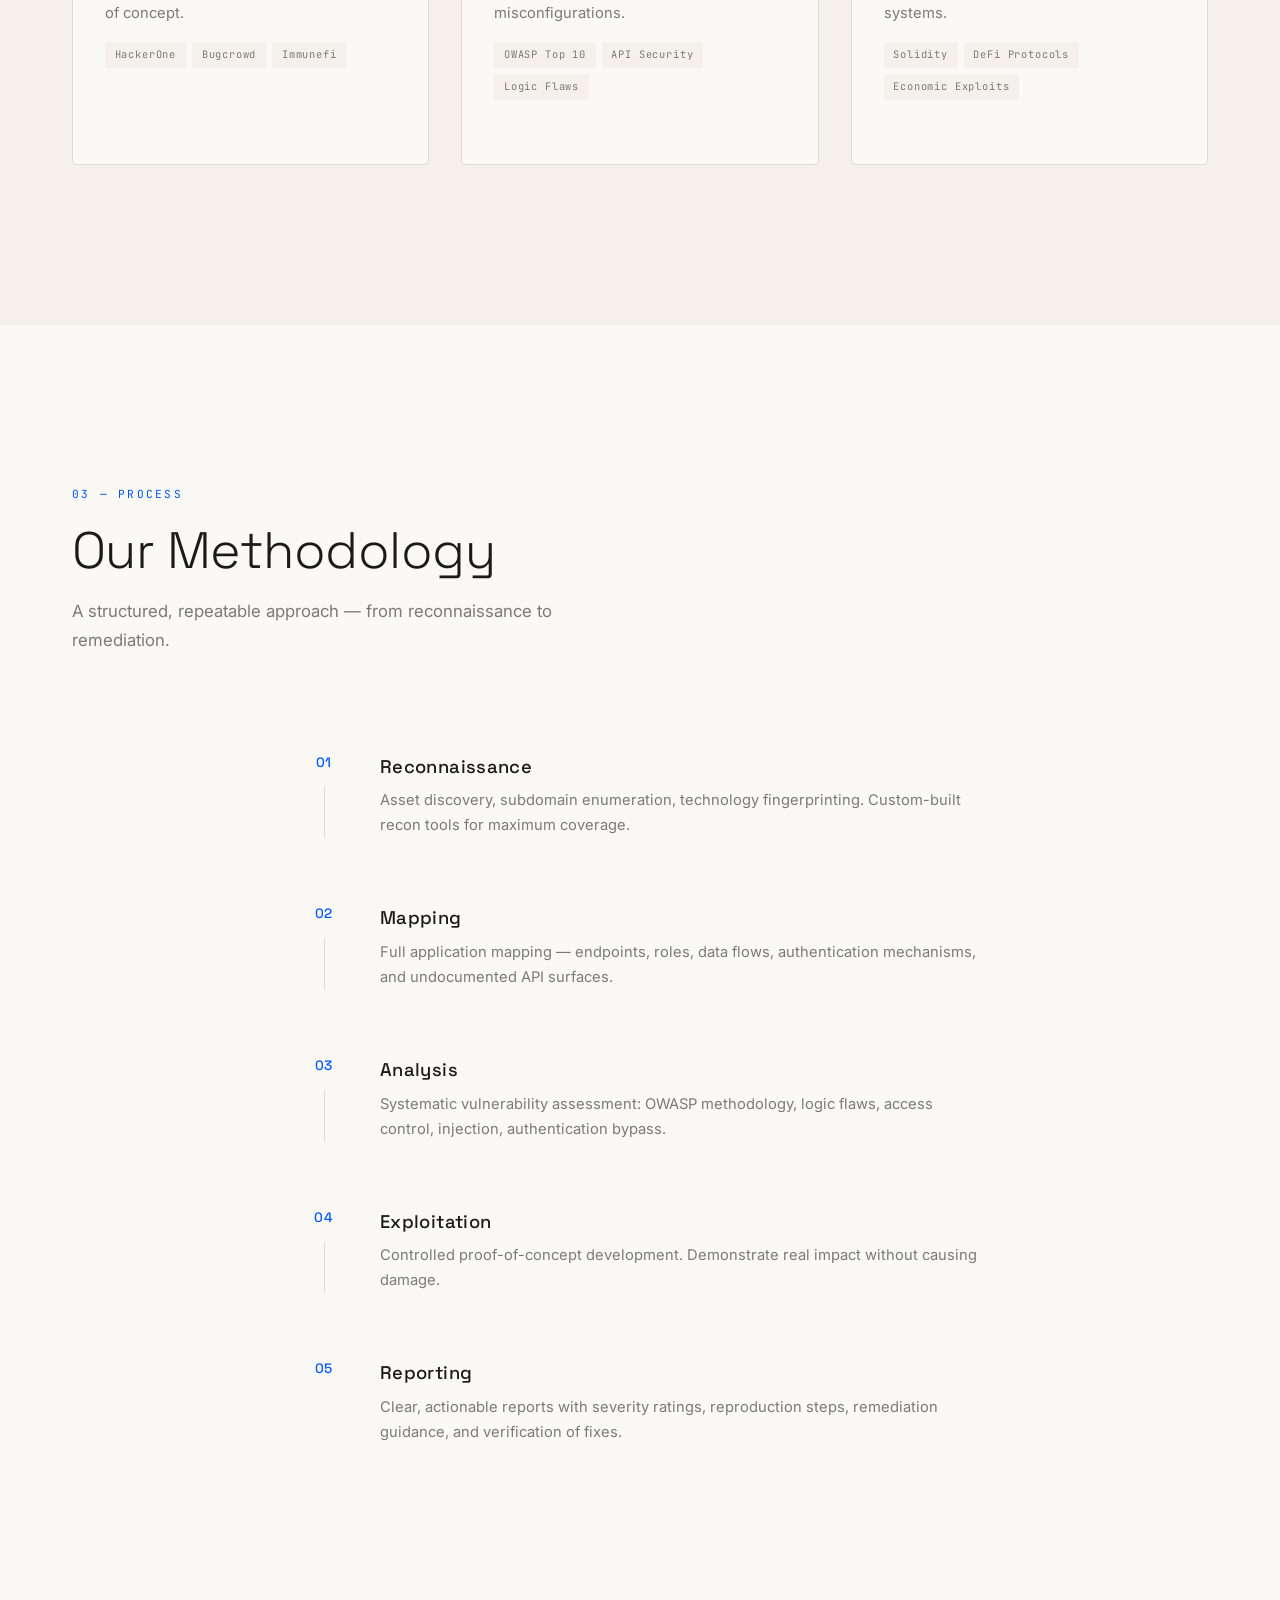
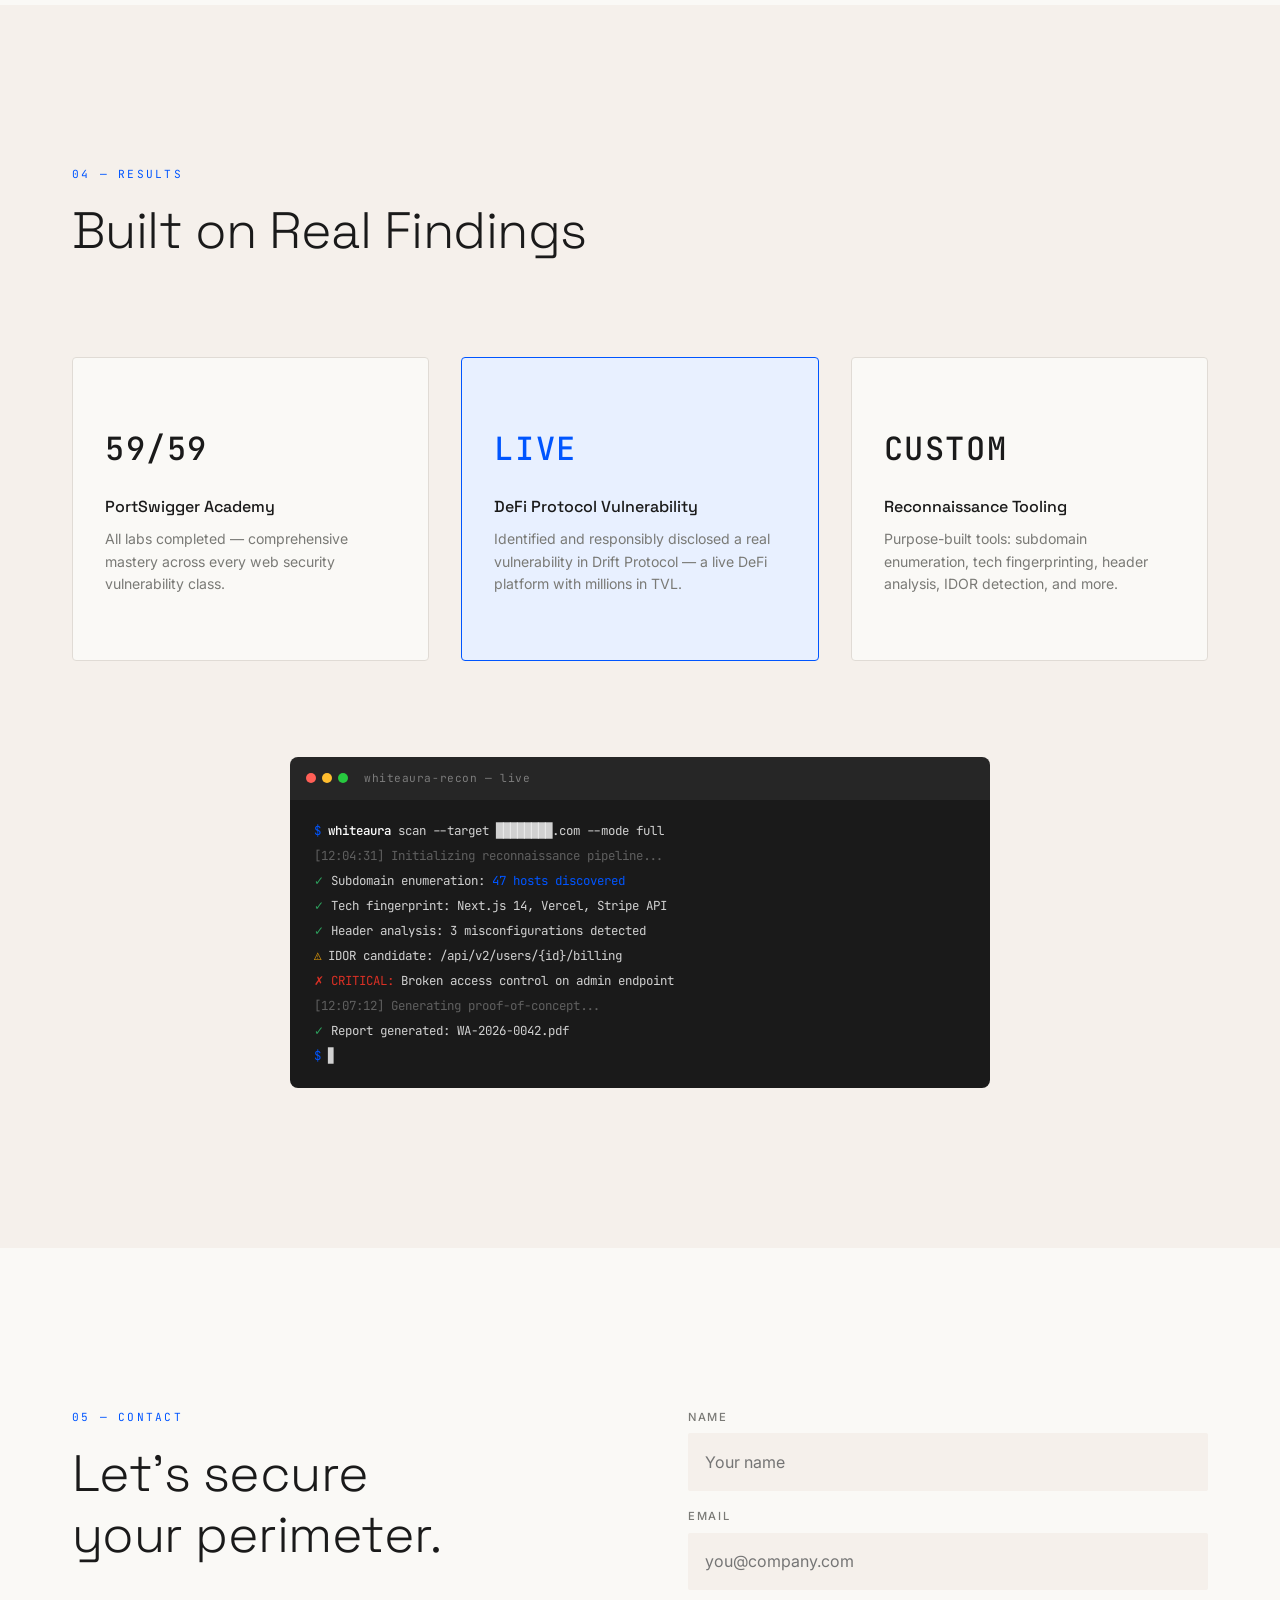
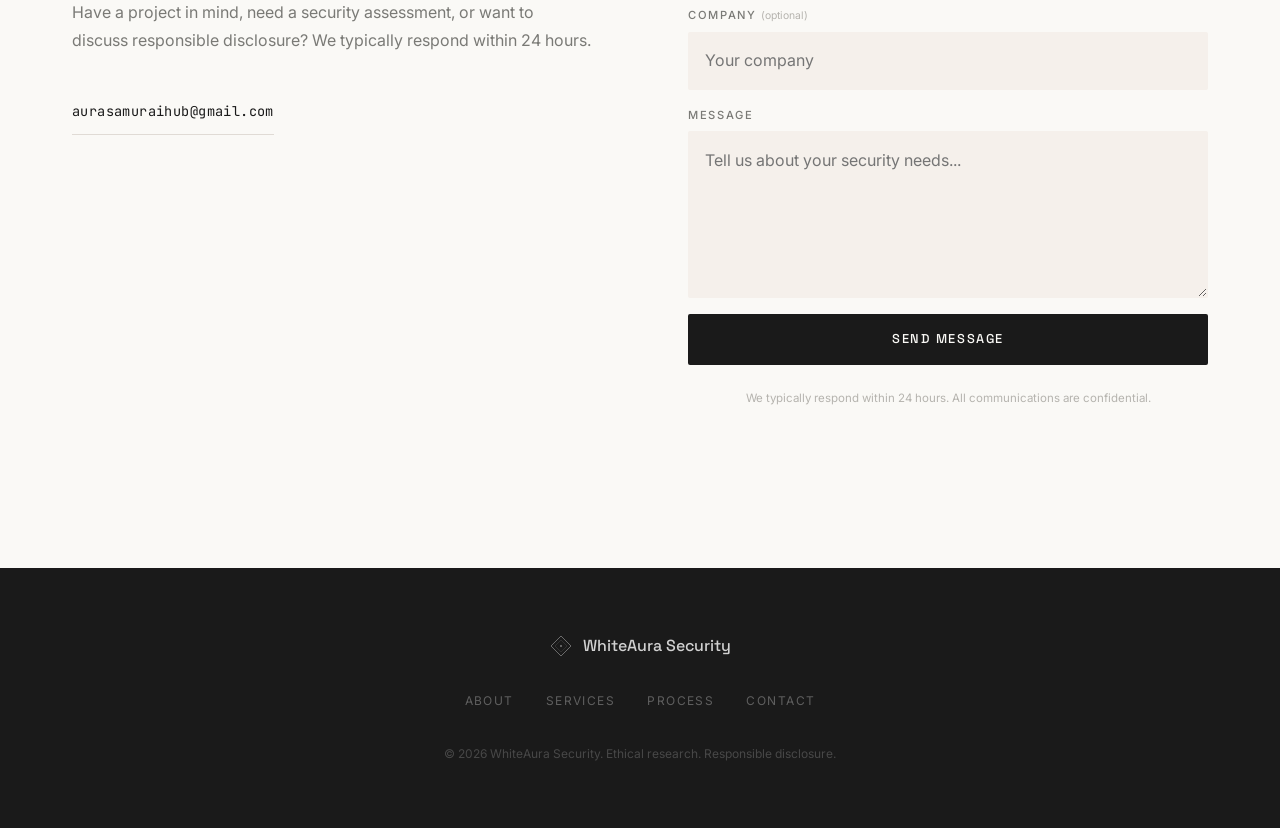
==== commit 04f495de: "🎨 Restore full design with particles, loader, animations" ====
--- a/index.html
+++ b/index.html
@@ -4,184 +4,416 @@
   <meta charset="UTF-8">
   <meta name="viewport" content="width=device-width, initial-scale=1.0">
   <title>WhiteAura Security — Ethical Security Research</title>
-  <meta name="description" content="WhiteAura Security specializes in bug bounty hunting, web application security, and DeFi smart contract auditing. Professional ethical security research.">
-  <meta name="keywords" content="bug bounty, ethical hacking, web security, DeFi auditing, smart contract security, penetration testing">
-  <meta name="author" content="WhiteAura Security">
+  <meta name="description" content="Finding vulnerabilities before they find you. Ethical security research powered by human expertise and AI intelligence.">
+  <meta name="theme-color" content="#FAF9F6">
+
+  <!-- Open Graph -->
   <meta property="og:title" content="WhiteAura Security">
-  <meta property="og:description" content="Professional ethical security research & bug bounty hunting.">
+  <meta property="og:description" content="Ethical security research. Human expertise meets AI intelligence.">
   <meta property="og:type" content="website">
-  <link rel="icon" href="data:image/svg+xml,<svg xmlns='http://www.w3.org/2000/svg' viewBox='0 0 100 100'><text y='.9em' font-size='90'>🛡️</text></svg>">
+  <meta property="og:image" content="https://dilomcfly.github.io/whiteaura-web/og-image.png">
+
+  <!-- Fonts -->
   <link rel="preconnect" href="https://fonts.googleapis.com">
   <link rel="preconnect" href="https://fonts.gstatic.com" crossorigin>
-  <link href="https://fonts.googleapis.com/css2?family=Inter:wght@300;400;500;600;700&display=swap" rel="stylesheet">
+  <link href="https://fonts.googleapis.com/css2?family=Inter:wght@300;400;500;600&family=Space+Grotesk:wght@300;400;500;600;700&family=JetBrains+Mono:wght@400;500&display=swap" rel="stylesheet">
+
   <link rel="stylesheet" href="style.css">
+  <link rel="icon" href="data:image/svg+xml,<svg xmlns='http://www.w3.org/2000/svg' viewBox='0 0 100 100'><text y='.9em' font-size='90'>◇</text></svg>">
 </head>
 <body>
-  <!-- Navbar -->
-  <nav class="navbar" id="navbar">
-    <div class="container nav-container">
-      <a href="#hero" class="nav-logo">
-        <span class="logo-icon">◆</span> WhiteAura
-      </a>
-      <button class="nav-toggle" id="navToggle" aria-label="Toggle navigation">
-        <span></span><span></span><span></span>
-      </button>
-      <ul class="nav-links" id="navLinks">
-        <li><a href="#about">About</a></li>
-        <li><a href="#services">Services</a></li>
-        <li><a href="#methodology">Methodology</a></li>
-        <li><a href="#contact" class="nav-cta">Get in Touch</a></li>
-      </ul>
-    </div>
-  </nav>
-
-  <!-- Hero -->
-  <section class="hero" id="hero">
-    <canvas id="hero-canvas"></canvas>
-    <div class="hero-gradient"></div>
-    <div class="container">
-      <div class="hero-content fade-in">
-        <p class="hero-label">Ethical Security Research</p>
-        <h1>We find vulnerabilities<br><span class="accent">before they do.</span></h1>
-        <p class="hero-sub">Bug bounty hunters and security researchers dedicated to making the internet safer through responsible disclosure.</p>
-        <div class="hero-actions">
-          <a href="#contact" class="btn btn-primary">Work With Us</a>
-          <a href="#services" class="btn btn-ghost">Our Services</a>
-        </div>
-      </div>
-    </div>
-    <div class="hero-fade"></div>
-  </section>
-
-  <!-- About -->
-  <section class="section" id="about">
-    <div class="container">
-      <div class="section-header fade-in">
-        <p class="section-label">Who We Are</p>
-        <h2>Human expertise meets<br>artificial intelligence.</h2>
-      </div>
-      <div class="about-grid">
-        <div class="about-card fade-in">
-          <div class="about-avatar">D</div>
-          <h3>Diego</h3>
-          <p class="about-role">Security Researcher</p>
-          <p>PortSwigger certified professional specializing in web application security and DeFi protocol auditing. Experienced bug bounty hunter with a track record of responsible disclosures on HackerOne.</p>
-        </div>
-        <div class="about-card fade-in">
-          <div class="about-avatar accent-bg">A</div>
-          <h3>Aura</h3>
-          <p class="about-role">AI Security Analyst</p>
-          <p>AI-powered security analyst capable of rapid reconnaissance, pattern recognition across codebases, and automated vulnerability analysis. The force multiplier behind every engagement.</p>
-        </div>
-      </div>
-    </div>
-  </section>
-
-  <!-- Services -->
-  <section class="section section-alt" id="services">
-    <div class="container">
-      <div class="section-header fade-in">
-        <p class="section-label">What We Do</p>
-        <h2>Security services built on<br>real-world experience.</h2>
-      </div>
-      <div class="services-grid">
-        <div class="service-card fade-in">
-          <div class="service-icon">⚡</div>
-          <h3>Bug Bounty Hunting</h3>
-          <p>Active participation in top bug bounty programs. We identify critical vulnerabilities in production systems and report them responsibly.</p>
-        </div>
-        <div class="service-card fade-in">
-          <div class="service-icon">🔒</div>
-          <h3>Web App Security</h3>
-          <p>Deep manual testing of web applications — authentication flows, business logic, injection vectors, and access control flaws.</p>
-        </div>
-        <div class="service-card fade-in">
-          <div class="service-icon">◈</div>
-          <h3>DeFi & Smart Contract Auditing</h3>
-          <p>Security review of DeFi protocols and smart contracts. We analyze on-chain logic, tokenomics edge cases, and common exploit patterns.</p>
-        </div>
-        <div class="service-card fade-in">
-          <div class="service-icon">📋</div>
-          <h3>Responsible Disclosure</h3>
-          <p>Professional vulnerability reporting with clear reproduction steps, impact analysis, and remediation guidance. We follow coordinated disclosure best practices.</p>
-        </div>
-      </div>
-    </div>
-  </section>
-
-  <!-- Methodology -->
-  <section class="section" id="methodology">
-    <div class="container">
-      <div class="section-header fade-in">
-        <p class="section-label">How We Work</p>
-        <h2>A systematic approach<br>to finding what others miss.</h2>
-      </div>
-      <div class="methodology-grid">
-        <div class="method-step fade-in">
-          <div class="step-number">01</div>
-          <h3>Recon</h3>
-          <p>Comprehensive attack surface mapping — subdomain enumeration, technology fingerprinting, and endpoint discovery.</p>
-        </div>
-        <div class="method-connector fade-in">→</div>
-        <div class="method-step fade-in">
-          <div class="step-number">02</div>
-          <h3>Analysis</h3>
-          <p>Deep-dive into application logic, authentication mechanisms, and data flows to identify potential weakness points.</p>
-        </div>
-        <div class="method-connector fade-in">→</div>
-        <div class="method-step fade-in">
-          <div class="step-number">03</div>
-          <h3>Exploitation</h3>
-          <p>Controlled proof-of-concept development that demonstrates real impact without causing harm to systems or data.</p>
-        </div>
-        <div class="method-connector fade-in">→</div>
-        <div class="method-step fade-in">
-          <div class="step-number">04</div>
-          <h3>Reporting</h3>
-          <p>Clear, detailed vulnerability reports with severity ratings, reproduction steps, and actionable remediation advice.</p>
-        </div>
-      </div>
-    </div>
-  </section>
-
-  <!-- Contact -->
-  <section class="section section-alt" id="contact">
-    <div class="container">
-      <div class="section-header fade-in">
-        <p class="section-label">Get in Touch</p>
-        <h2>Ready to secure<br>your platform?</h2>
-      </div>
-      <div class="contact-grid fade-in">
-        <a href="mailto:aurasamuraihub@gmail.com" class="contact-card">
-          <div class="contact-icon">✉</div>
-          <h3>Email</h3>
-          <p>aurasamuraihub@gmail.com</p>
+
+<!-- ============ LOADER ============ -->
+<div class="loader" id="loader">
+  <div class="loader-logo">
+    <svg class="loader-icon" viewBox="0 0 60 60" fill="none" xmlns="http://www.w3.org/2000/svg">
+      <path d="M30 5 L55 30 L30 55 L5 30 Z" stroke="currentColor" stroke-width="1.5" fill="none"/>
+      <path d="M30 15 L45 30 L30 45 L15 30 Z" stroke="currentColor" stroke-width="1" fill="none" opacity="0.5"/>
+      <circle cx="30" cy="30" r="3" fill="currentColor" opacity="0.8"/>
+    </svg>
+    <span class="loader-text">W H I T E A U R A</span>
+  </div>
+</div>
+
+<!-- ============ CURSOR ============ -->
+<div class="cursor" id="cursor"></div>
+<div class="cursor-trail" id="cursorTrail"></div>
+
+<!-- ============ PARTICLES ============ -->
+<canvas id="particles"></canvas>
+
+<!-- ============ NAV ============ -->
+<nav class="nav" id="nav">
+  <div class="nav-inner">
+    <a href="#" class="nav-logo">
+      <svg class="nav-logo-icon" viewBox="0 0 60 60" fill="none" xmlns="http://www.w3.org/2000/svg">
+        <path d="M30 5 L55 30 L30 55 L5 30 Z" stroke="currentColor" stroke-width="1.5" fill="none"/>
+        <path d="M30 15 L45 30 L30 45 L15 30 Z" stroke="currentColor" stroke-width="1" fill="none" opacity="0.4"/>
+        <circle cx="30" cy="30" r="2.5" fill="currentColor" opacity="0.7"/>
+      </svg>
+      <span>WhiteAura</span>
+    </a>
+
+    <ul class="nav-links" id="navLinks">
+      <li><a href="#about">About</a></li>
+      <li><a href="#services">Services</a></li>
+      <li><a href="#methodology">Process</a></li>
+      <li><a href="#proof">Results</a></li>
+      <li><a href="#contact" class="nav-cta">Contact</a></li>
+    </ul>
+
+    <button class="nav-toggle" id="navToggle" aria-label="Menu" aria-expanded="false">
+      <span></span><span></span>
+    </button>
+  </div>
+</nav>
+
+<!-- ============ HERO ============ -->
+<header class="hero" id="hero">
+  <div class="hero-content">
+    <p class="hero-label reveal-word">ETHICAL SECURITY RESEARCH</p>
+    <h1 class="hero-title">
+      <span class="reveal-line">Finding vulnerabilities</span>
+      <span class="reveal-line">before they <em>find you.</em></span>
+    </h1>
+    <p class="hero-sub reveal-up">Human expertise meets AI intelligence — continuous security research that never sleeps.</p>
+    <div class="hero-actions reveal-up">
+      <a href="#contact" class="btn btn-primary">Get in Touch</a>
+      <a href="#services" class="btn btn-ghost">Explore Services</a>
+    </div>
+  </div>
+  <div class="hero-scroll-indicator">
+    <span>Scroll</span>
+    <div class="scroll-line"></div>
+  </div>
+</header>
+
+<!-- ============ STATS BAR ============ -->
+<section class="stats-bar">
+  <div class="container">
+    <div class="stats-grid">
+      <div class="stat reveal-up">
+        <span class="stat-number" data-target="247">0</span>
+        <span class="stat-label">Vulnerabilities Found</span>
+      </div>
+      <div class="stat reveal-up">
+        <span class="stat-number" data-target="59">0</span><span class="stat-suffix">/59</span>
+        <span class="stat-label">PortSwigger Labs</span>
+      </div>
+      <div class="stat reveal-up">
+        <span class="stat-number" data-target="24">0</span><span class="stat-suffix">/7</span>
+        <span class="stat-label">Research Coverage</span>
+      </div>
+      <div class="stat reveal-up">
+        <span class="stat-number" data-target="100">0</span><span class="stat-suffix">%</span>
+        <span class="stat-label">Responsible Disclosure</span>
+      </div>
+    </div>
+  </div>
+</section>
+
+<!-- ============ ABOUT ============ -->
+<section class="section" id="about">
+  <div class="container">
+    <div class="section-header reveal-up">
+      <span class="section-label">01 — About</span>
+      <h2 class="section-title">We don't just find<br>vulnerabilities.<br><em>We eliminate them.</em></h2>
+    </div>
+
+    <div class="about-content">
+      <div class="about-text reveal-up">
+        <p class="about-lead">WhiteAura Security is an ethical security research firm built on a unique synergy: a skilled human researcher and a dedicated AI partner working in continuous cycles.</p>
+        <p>While traditional firms rely solely on human hours, we operate a <strong>continuous research pipeline</strong> — combining creative intuition with AI-driven analysis, automation, and around-the-clock coverage.</p>
+        <p>Every vulnerability we find is reported ethically, documented thoroughly, and verified before delivery. We follow <strong>responsible disclosure</strong> principles. Always.</p>
+      </div>
+
+      <div class="about-tags reveal-up" aria-label="Our capabilities">
+        <span class="tag">Responsible Disclosure</span>
+        <span class="tag">Human + AI Synergy</span>
+        <span class="tag">Custom Recon Tooling</span>
+        <span class="tag">24/7 Research Cycle</span>
+        <span class="tag">OWASP Methodology</span>
+        <span class="tag">DeFi Security</span>
+      </div>
+    </div>
+
+    <!-- Team -->
+    <div class="team-grid">
+      <div class="team-card reveal-up">
+        <div class="team-avatar">
+          <svg viewBox="0 0 120 120" fill="none" xmlns="http://www.w3.org/2000/svg">
+            <rect width="120" height="120" rx="8" fill="#EDE8E2"/>
+            <circle cx="60" cy="45" r="18" stroke="#4A4A4A" stroke-width="1.5" fill="none"/>
+            <path d="M30 105 C30 80 90 80 90 105" stroke="#4A4A4A" stroke-width="1.5" fill="none"/>
+            <text x="60" y="50" text-anchor="middle" fill="#4A4A4A" font-size="14" font-family="Inter">D</text>
+          </svg>
+        </div>
+        <div class="team-info">
+          <h4>Diego</h4>
+          <p class="team-role">Lead Security Researcher</p>
+          <p class="team-desc">Automation specialist turned security researcher. Web application testing, logic flaw analysis, and DeFi protocol auditing. Drives strategy and creative attack paths.</p>
+        </div>
+      </div>
+      <div class="team-card reveal-up">
+        <div class="team-avatar">
+          <svg viewBox="0 0 120 120" fill="none" xmlns="http://www.w3.org/2000/svg">
+            <rect width="120" height="120" rx="8" fill="#EDE8E2"/>
+            <path d="M60 25 L85 50 L60 75 L35 50 Z" stroke="#0055FF" stroke-width="1.5" fill="none"/>
+            <path d="M60 35 L75 50 L60 65 L45 50 Z" stroke="#0055FF" stroke-width="1" fill="none" opacity="0.4"/>
+            <circle cx="60" cy="50" r="4" fill="#0055FF" opacity="0.6"/>
+            <text x="60" y="100" text-anchor="middle" fill="#4A4A4A" font-size="10" font-family="JetBrains Mono" letter-spacing="0.1em">AI PARTNER</text>
+          </svg>
+        </div>
+        <div class="team-info">
+          <h4>Aura <span class="accent">◇</span></h4>
+          <p class="team-role">AI Research Partner — 24/7</p>
+          <p class="team-desc">Specialized in DOM analysis, API testing, code review, and automated reconnaissance. Continuous monitoring, report generation, and scalable research capacity.</p>
+        </div>
+      </div>
+    </div>
+  </div>
+</section>
+
+<!-- ============ SERVICES ============ -->
+<section class="section section-alt" id="services">
+  <div class="container">
+    <div class="section-header reveal-up">
+      <span class="section-label">02 — Services</span>
+      <h2 class="section-title">What We Do</h2>
+      <p class="section-desc">Targeted security research across web, API, and blockchain.</p>
+    </div>
+
+    <div class="services-grid">
+      <div class="service-card reveal-up">
+        <div class="service-number">01</div>
+        <h3>Bug Bounty<br>Research</h3>
+        <p>Active participation in leading bug bounty programs. Hunting critical vulnerabilities across web applications, APIs, and mobile platforms. Every finding backed by detailed, reproducible proof of concept.</p>
+        <div class="service-tags">
+          <span>HackerOne</span>
+          <span>Bugcrowd</span>
+          <span>Immunefi</span>
+        </div>
+      </div>
+
+      <div class="service-card reveal-up">
+        <div class="service-number">02</div>
+        <h3>Web Application<br>Security</h3>
+        <p>Comprehensive assessments covering OWASP Top 10 and beyond — access control flaws, injection attacks, authentication bypasses, business logic vulnerabilities, and server misconfigurations.</p>
+        <div class="service-tags">
+          <span>OWASP Top 10</span>
+          <span>API Security</span>
+          <span>Logic Flaws</span>
+        </div>
+      </div>
+
+      <div class="service-card reveal-up">
+        <div class="service-number">03</div>
+        <h3>DeFi & Smart<br>Contract Auditing</h3>
+        <p>Security review of decentralized protocols, smart contracts, and blockchain integrations. Economic attack vectors, oracle manipulation risks, and access control vulnerabilities in on-chain systems.</p>
+        <div class="service-tags">
+          <span>Solidity</span>
+          <span>DeFi Protocols</span>
+          <span>Economic Exploits</span>
+        </div>
+      </div>
+    </div>
+  </div>
+</section>
+
+<!-- ============ METHODOLOGY ============ -->
+<section class="section" id="methodology">
+  <div class="container">
+    <div class="section-header reveal-up">
+      <span class="section-label">03 — Process</span>
+      <h2 class="section-title">Our Methodology</h2>
+      <p class="section-desc">A structured, repeatable approach — from reconnaissance to remediation.</p>
+    </div>
+
+    <div class="method-timeline">
+      <div class="method-step reveal-up">
+        <div class="step-marker">
+          <span class="step-num">01</span>
+          <div class="step-line"></div>
+        </div>
+        <div class="step-content">
+          <h4>Reconnaissance</h4>
+          <p>Asset discovery, subdomain enumeration, technology fingerprinting. Custom-built recon tools for maximum coverage.</p>
+        </div>
+      </div>
+
+      <div class="method-step reveal-up">
+        <div class="step-marker">
+          <span class="step-num">02</span>
+          <div class="step-line"></div>
+        </div>
+        <div class="step-content">
+          <h4>Mapping</h4>
+          <p>Full application mapping — endpoints, roles, data flows, authentication mechanisms, and undocumented API surfaces.</p>
+        </div>
+      </div>
+
+      <div class="method-step reveal-up">
+        <div class="step-marker">
+          <span class="step-num">03</span>
+          <div class="step-line"></div>
+        </div>
+        <div class="step-content">
+          <h4>Analysis</h4>
+          <p>Systematic vulnerability assessment: OWASP methodology, logic flaws, access control, injection, authentication bypass.</p>
+        </div>
+      </div>
+
+      <div class="method-step reveal-up">
+        <div class="step-marker">
+          <span class="step-num">04</span>
+          <div class="step-line"></div>
+        </div>
+        <div class="step-content">
+          <h4>Exploitation</h4>
+          <p>Controlled proof-of-concept development. Demonstrate real impact without causing damage.</p>
+        </div>
+      </div>
+
+      <div class="method-step reveal-up">
+        <div class="step-marker">
+          <span class="step-num">05</span>
+          <div class="step-line"></div>
+        </div>
+        <div class="step-content">
+          <h4>Reporting</h4>
+          <p>Clear, actionable reports with severity ratings, reproduction steps, remediation guidance, and verification of fixes.</p>
+        </div>
+      </div>
+    </div>
+  </div>
+</section>
+
+<!-- ============ PROOF ============ -->
+<section class="section section-alt" id="proof">
+  <div class="container">
+    <div class="section-header reveal-up">
+      <span class="section-label">04 — Results</span>
+      <h2 class="section-title">Built on Real Findings</h2>
+    </div>
+
+    <div class="proof-grid">
+      <div class="proof-card reveal-up">
+        <div class="proof-value">
+          <span class="mono">59/59</span>
+        </div>
+        <h4>PortSwigger Academy</h4>
+        <p>All labs completed — comprehensive mastery across every web security vulnerability class.</p>
+      </div>
+
+      <div class="proof-card proof-featured reveal-up">
+        <div class="proof-value">
+          <span class="mono">LIVE</span>
+        </div>
+        <h4>DeFi Protocol Vulnerability</h4>
+        <p>Identified and responsibly disclosed a real vulnerability in Drift Protocol — a live DeFi platform with millions in TVL.</p>
+      </div>
+
+      <div class="proof-card reveal-up">
+        <div class="proof-value">
+          <span class="mono">CUSTOM</span>
+        </div>
+        <h4>Reconnaissance Tooling</h4>
+        <p>Purpose-built tools: subdomain enumeration, tech fingerprinting, header analysis, IDOR detection, and more.</p>
+      </div>
+    </div>
+
+    <!-- Terminal-style threat feed -->
+    <div class="terminal reveal-up">
+      <div class="terminal-header">
+        <div class="terminal-dots">
+          <span></span><span></span><span></span>
+        </div>
+        <span class="terminal-title">whiteaura-recon — live</span>
+      </div>
+      <div class="terminal-body" id="terminalBody">
+        <div class="terminal-line"><span class="t-prompt">$</span> <span class="t-cmd">whiteaura</span> scan --target ████████.com --mode full</div>
+        <div class="terminal-line t-dim">[12:04:31] Initializing reconnaissance pipeline...</div>
+        <div class="terminal-line"><span class="t-success">✓</span> Subdomain enumeration: <span class="t-accent">47 hosts discovered</span></div>
+        <div class="terminal-line"><span class="t-success">✓</span> Tech fingerprint: Next.js 14, Vercel, Stripe API</div>
+        <div class="terminal-line"><span class="t-success">✓</span> Header analysis: 3 misconfigurations detected</div>
+        <div class="terminal-line"><span class="t-warn">⚠</span> IDOR candidate: /api/v2/users/{id}/billing</div>
+        <div class="terminal-line"><span class="t-danger">✗</span> <span class="t-danger">CRITICAL:</span> Broken access control on admin endpoint</div>
+        <div class="terminal-line t-dim">[12:07:12] Generating proof-of-concept...</div>
+        <div class="terminal-line"><span class="t-success">✓</span> Report generated: WA-2026-0042.pdf</div>
+        <div class="terminal-line"><span class="t-prompt">$</span> <span class="t-cursor">▊</span></div>
+      </div>
+    </div>
+  </div>
+</section>
+
+<!-- ============ CONTACT ============ -->
+<section class="section section-contact" id="contact">
+  <div class="container">
+    <div class="contact-layout">
+      <div class="contact-left reveal-up">
+        <span class="section-label">05 — Contact</span>
+        <h2 class="section-title">Let's secure<br>your perimeter.</h2>
+        <p class="contact-sub">Have a project in mind, need a security assessment, or want to discuss responsible disclosure? We typically respond within 24 hours.</p>
+        <a href="mailto:aurasamuraihub@gmail.com" class="contact-email">
+          <span class="mono">aurasamuraihub@gmail.com</span>
         </a>
-        <a href="https://hackerone.com/whiteaurasecurity" target="_blank" rel="noopener noreferrer" class="contact-card">
-          <div class="contact-icon">🐛</div>
-          <h3>HackerOne</h3>
-          <p>whiteaurasecurity</p>
-        </a>
-        <a href="https://github.com/DILOmcfly" target="_blank" rel="noopener noreferrer" class="contact-card">
-          <div class="contact-icon">⌨</div>
-          <h3>GitHub</h3>
-          <p>DILOmcfly</p>
-        </a>
-      </div>
-    </div>
-  </section>
-
-  <!-- Footer -->
-  <footer class="footer">
-    <div class="container footer-container">
-      <p>&copy; 2026 WhiteAura Security. All rights reserved.</p>
+      </div>
+
+      <form class="contact-form reveal-up" action="https://formsubmit.co/aurasamuraihub@gmail.com" method="POST">
+        <input type="hidden" name="_subject" value="WhiteAura Security — New Inquiry">
+        <input type="hidden" name="_captcha" value="false">
+        <input type="hidden" name="_template" value="box">
+        <input type="hidden" name="_autoresponse" value="Thank you for reaching out to WhiteAura Security. We've received your message and will respond within 24 hours.">
+        <input type="text" name="_honey" style="display:none">
+        <div class="form-group">
+          <label for="name">Name</label>
+          <input type="text" id="name" name="name" placeholder="Your name" required autocomplete="name">
+        </div>
+        <div class="form-group">
+          <label for="email">Email</label>
+          <input type="email" id="email" name="email" placeholder="you@company.com" required autocomplete="email">
+        </div>
+        <div class="form-group">
+          <label for="company">Company <span class="optional">(optional)</span></label>
+          <input type="text" id="company" name="company" placeholder="Your company" autocomplete="organization">
+        </div>
+        <div class="form-group">
+          <label for="message">Message</label>
+          <textarea id="message" name="message" rows="5" placeholder="Tell us about your security needs..." required></textarea>
+        </div>
+        <button type="submit" class="btn btn-primary btn-full" id="submitBtn">
+          <span class="btn-text">Send Message</span>
+          <span class="btn-sending" style="display:none">Sending...</span>
+        </button>
+        <p class="form-note">We typically respond within 24 hours. All communications are confidential.</p>
+      </form>
+    </div>
+  </div>
+</section>
+
+<!-- ============ FOOTER ============ -->
+<footer class="footer">
+  <div class="container">
+    <div class="footer-inner">
+      <div class="footer-brand">
+        <svg class="footer-logo-icon" viewBox="0 0 60 60" fill="none" xmlns="http://www.w3.org/2000/svg">
+          <path d="M30 5 L55 30 L30 55 L5 30 Z" stroke="currentColor" stroke-width="1.5" fill="none"/>
+          <path d="M30 15 L45 30 L30 45 L15 30 Z" stroke="currentColor" stroke-width="1" fill="none" opacity="0.4"/>
+          <circle cx="30" cy="30" r="2.5" fill="currentColor" opacity="0.7"/>
+        </svg>
+        <span>WhiteAura Security</span>
+      </div>
       <div class="footer-links">
-        <a href="https://hackerone.com/whiteaurasecurity" target="_blank" rel="noopener noreferrer">HackerOne</a>
-        <a href="https://github.com/DILOmcfly" target="_blank" rel="noopener noreferrer">GitHub</a>
-      </div>
-    </div>
-  </footer>
-
-  <script src="script.js"></script>
+        <a href="#about">About</a>
+        <a href="#services">Services</a>
+        <a href="#methodology">Process</a>
+        <a href="#contact">Contact</a>
+      </div>
+      <p class="footer-copy">&copy; 2026 WhiteAura Security. Ethical research. Responsible disclosure.</p>
+    </div>
+  </div>
+</footer>
+
+<script src="script.js"></script>
 </body>
 </html>
--- a/style.css
+++ b/style.css
@@ -1,24 +1,56 @@
 /* ============================================
-   WhiteAura Security — Style v2 (WOW)
+   WhiteAura Security — Premium Off-White Theme
+   Inspired by: Dark Netflix, HQHR, Star Atlas
    ============================================ */
 
+/* === DESIGN TOKENS === */
 :root {
-  --bg: #F8F7F4;
-  --bg-alt: #FFFFFF;
-  --text: #1A1A1A;
-  --text-secondary: #6B6B6B;
-  --accent: #7B68EE;
-  --accent-light: rgba(123, 104, 238, 0.08);
-  --accent-hover: #6A56E0;
-  --accent-glow: rgba(123, 104, 238, 0.25);
-  --border: rgba(0, 0, 0, 0.06);
-  --nav-bg: rgba(248, 247, 244, 0.6);
-  --radius: 12px;
-  --radius-lg: 20px;
-  --transition: 0.3s cubic-bezier(0.4, 0, 0.2, 1);
-  --max-width: 1120px;
-}
-
+  /* Off-White System */
+  --wa-white: #FAF9F6;
+  --wa-cream: #F5F0EB;
+  --wa-bone: #EDE8E2;
+  --wa-pearl: #E0DBD5;
+
+  /* Neutrals */
+  --wa-charcoal: #1A1A1A;
+  --wa-graphite: #3A3A3A;
+  --wa-silver: #7A7A76;
+  --wa-mist: #B5B3AE;
+
+  /* Accent */
+  --wa-accent: #0055FF;
+  --wa-accent-soft: #E8F0FF;
+  --wa-accent-dark: #003BB5;
+
+  /* Semantic */
+  --wa-success: #2D9E5C;
+  --wa-warn: #D4920A;
+  --wa-danger: #D93025;
+
+  /* Typography */
+  --font-display: 'Space Grotesk', sans-serif;
+  --font-body: 'Inter', sans-serif;
+  --font-mono: 'JetBrains Mono', monospace;
+
+  /* Spacing */
+  --space-xs: 0.5rem;
+  --space-sm: 1rem;
+  --space-md: 2rem;
+  --space-lg: 4rem;
+  --space-xl: 6rem;
+  --space-2xl: 10rem;
+
+  /* Sizing */
+  --container: 1200px;
+  --nav-height: 72px;
+
+  /* Animation */
+  --ease-out: cubic-bezier(0.25, 0.46, 0.45, 0.94);
+  --ease-spring: cubic-bezier(0.34, 1.56, 0.64, 1);
+  --duration: 0.6s;
+}
+
+/* === RESET === */
 *, *::before, *::after {
   margin: 0;
   padding: 0;
@@ -27,23 +59,21 @@
 
 html {
   scroll-behavior: smooth;
-  -webkit-text-size-adjust: 100%;
-}
-
-body {
-  font-family: 'Inter', -apple-system, BlinkMacSystemFont, sans-serif;
-  background: var(--bg);
-  color: var(--text);
-  line-height: 1.6;
+  font-size: 16px;
   -webkit-font-smoothing: antialiased;
   -moz-osx-font-smoothing: grayscale;
+}
+
+body {
+  font-family: var(--font-body);
+  background: var(--wa-white);
+  color: var(--wa-charcoal);
+  line-height: 1.7;
   overflow-x: hidden;
 }
 
-.container {
-  max-width: var(--max-width);
-  margin: 0 auto;
-  padding: 0 24px;
+body.loading {
+  overflow: hidden;
 }
 
 a {
@@ -51,623 +81,1129 @@
   text-decoration: none;
 }
 
-/* ---- Navbar (Glassmorphism) ---- */
-
-.navbar {
+img { max-width: 100%; display: block; }
+button { cursor: pointer; border: none; background: none; font: inherit; }
+input, textarea { font: inherit; }
+
+.container {
+  max-width: var(--container);
+  margin: 0 auto;
+  padding: 0 var(--space-md);
+}
+
+/* === LOADER === */
+.loader {
+  position: fixed;
+  inset: 0;
+  z-index: 9999;
+  background: var(--wa-white);
+  display: flex;
+  align-items: center;
+  justify-content: center;
+  transition: opacity 0.8s var(--ease-out), visibility 0.8s;
+}
+
+.loader.hidden {
+  opacity: 0;
+  visibility: hidden;
+  pointer-events: none;
+}
+
+.loader-logo {
+  display: flex;
+  flex-direction: column;
+  align-items: center;
+  gap: 1.5rem;
+}
+
+.loader-icon {
+  width: 48px;
+  height: 48px;
+  color: var(--wa-charcoal);
+  animation: loaderPulse 2s ease-in-out infinite;
+}
+
+@keyframes loaderPulse {
+  0%, 100% { opacity: 0.4; transform: scale(0.95); }
+  50% { opacity: 1; transform: scale(1.05); }
+}
+
+.loader-text {
+  font-family: var(--font-display);
+  font-size: 0.75rem;
+  letter-spacing: 0.4em;
+  color: var(--wa-silver);
+  font-weight: 400;
+}
+
+/* === CUSTOM CURSOR === */
+.cursor, .cursor-trail {
+  display: none;
+}
+
+@media (pointer: fine) {
+  .cursor {
+    display: block;
+    position: fixed;
+    width: 6px;
+    height: 6px;
+    background: var(--wa-accent);
+    border-radius: 50%;
+    pointer-events: none;
+    z-index: 9998;
+    mix-blend-mode: difference;
+    transition: transform 0.15s var(--ease-out);
+  }
+
+  .cursor.hover {
+    transform: scale(3.5);
+    opacity: 0.4;
+  }
+
+  .cursor-trail {
+    display: block;
+    position: fixed;
+    width: 24px;
+    height: 24px;
+    border: 1px solid var(--wa-accent);
+    border-radius: 50%;
+    pointer-events: none;
+    z-index: 9997;
+    opacity: 0.25;
+    transition: transform 0.4s var(--ease-out), opacity 0.4s;
+  }
+
+  .cursor-trail.hover {
+    transform: scale(1.4);
+    opacity: 0.08;
+  }
+
+  body {
+    cursor: none;
+  }
+
+  a, button, input, textarea, .service-card, .proof-card, .team-card {
+    cursor: none;
+  }
+}
+
+/* === PARTICLES CANVAS === */
+#particles {
+  position: fixed;
+  inset: 0;
+  z-index: 0;
+  pointer-events: none;
+}
+
+/* === NAV === */
+.nav {
   position: fixed;
   top: 0;
   left: 0;
   right: 0;
-  z-index: 1000;
-  background: var(--nav-bg);
-  backdrop-filter: blur(24px) saturate(180%);
-  -webkit-backdrop-filter: blur(24px) saturate(180%);
-  border-bottom: 1px solid rgba(123, 104, 238, 0.08);
-  transition: var(--transition);
-}
-
-.navbar.scrolled {
-  background: rgba(248, 247, 244, 0.75);
-  box-shadow: 0 4px 30px rgba(123, 104, 238, 0.06);
-  border-bottom-color: rgba(123, 104, 238, 0.12);
-}
-
-.nav-container {
+  z-index: 100;
+  height: var(--nav-height);
+  transition: background 0.4s, backdrop-filter 0.4s, box-shadow 0.4s;
+}
+
+.nav.scrolled {
+  background: rgba(250, 249, 246, 0.85);
+  backdrop-filter: blur(20px);
+  -webkit-backdrop-filter: blur(20px);
+  box-shadow: 0 1px 0 var(--wa-pearl);
+}
+
+.nav-inner {
+  max-width: var(--container);
+  margin: 0 auto;
+  padding: 0 var(--space-md);
+  height: 100%;
   display: flex;
   align-items: center;
   justify-content: space-between;
-  height: 64px;
 }
 
 .nav-logo {
-  font-weight: 600;
+  display: flex;
+  align-items: center;
+  gap: 0.6rem;
+  font-family: var(--font-display);
   font-size: 1.1rem;
-  letter-spacing: -0.02em;
+  font-weight: 500;
+  letter-spacing: 0.02em;
+}
+
+.nav-logo-icon {
+  width: 28px;
+  height: 28px;
+}
+
+.nav-links {
+  list-style: none;
   display: flex;
   align-items: center;
-  gap: 8px;
-}
-
-.logo-icon {
-  color: var(--accent);
+  gap: 2.5rem;
+}
+
+.nav-links a {
   font-size: 0.8rem;
-}
-
-.nav-links {
-  display: flex;
-  align-items: center;
-  gap: 32px;
-  list-style: none;
-}
-
-.nav-links a {
-  font-size: 0.875rem;
-  font-weight: 450;
-  color: var(--text-secondary);
-  transition: color var(--transition);
+  font-weight: 500;
+  letter-spacing: 0.15em;
+  text-transform: uppercase;
+  color: var(--wa-graphite);
+  transition: color 0.3s;
+  position: relative;
+}
+
+.nav-links a::after {
+  content: '';
+  position: absolute;
+  bottom: -4px;
+  left: 0;
+  width: 0;
+  height: 1px;
+  background: var(--wa-accent);
+  transition: width 0.3s var(--ease-out);
 }
 
 .nav-links a:hover {
-  color: var(--accent);
+  color: var(--wa-charcoal);
+}
+
+.nav-links a:hover::after {
+  width: 100%;
 }
 
 .nav-cta {
-  background: var(--text);
-  color: var(--bg) !important;
-  padding: 8px 20px;
-  border-radius: 100px;
-  font-weight: 500;
-  transition: all var(--transition) !important;
-}
-
-.nav-cta:hover {
-  background: var(--accent) !important;
-  box-shadow: 0 4px 20px var(--accent-glow);
+  color: var(--wa-accent) !important;
 }
 
 .nav-toggle {
   display: none;
   flex-direction: column;
-  gap: 5px;
-  background: none;
-  border: none;
-  cursor: pointer;
+  gap: 6px;
   padding: 4px;
 }
 
 .nav-toggle span {
-  width: 20px;
+  display: block;
+  width: 24px;
   height: 1.5px;
-  background: var(--text);
-  transition: var(--transition);
-}
-
-/* ---- Hero ---- */
-
+  background: var(--wa-charcoal);
+  transition: transform 0.3s, opacity 0.3s;
+}
+
+.nav-toggle.active span:first-child {
+  transform: translateY(3.75px) rotate(45deg);
+}
+
+.nav-toggle.active span:last-child {
+  transform: translateY(-3.75px) rotate(-45deg);
+}
+
+/* === HERO === */
 .hero {
   min-height: 100vh;
   display: flex;
   align-items: center;
-  position: relative;
-  padding-top: 64px;
-  overflow: hidden;
-}
-
-#hero-canvas {
-  position: absolute;
-  top: 0;
-  left: 0;
-  width: 100%;
-  height: 100%;
-  z-index: 0;
-  pointer-events: none;
-}
-
-.hero-gradient {
-  position: absolute;
-  top: 0;
-  left: 0;
-  width: 100%;
-  height: 100%;
-  z-index: 0;
-  pointer-events: none;
-  background: 
-    radial-gradient(ellipse 80% 60% at 20% 50%, rgba(123, 104, 238, 0.05) 0%, transparent 70%),
-    radial-gradient(ellipse 60% 80% at 80% 30%, rgba(123, 104, 238, 0.04) 0%, transparent 70%);
-  animation: gradientShift 8s ease-in-out infinite alternate;
-}
-
-@keyframes gradientShift {
-  0% {
-    opacity: 0.6;
-    transform: scale(1) translateX(0);
-  }
-  100% {
-    opacity: 1;
-    transform: scale(1.05) translateX(20px);
-  }
-}
-
-.hero-content {
-  max-width: 750px;
-  padding: 100px 0 120px;
+  justify-content: center;
   position: relative;
   z-index: 1;
+  padding: var(--nav-height) var(--space-md) var(--space-lg);
+}
+
+.hero-content {
+  text-align: center;
+  max-width: 800px;
 }
 
 .hero-label {
-  font-size: 0.8rem;
+  font-family: var(--font-mono);
+  font-size: 0.75rem;
+  letter-spacing: 0.35em;
+  color: var(--wa-accent);
+  margin-bottom: var(--space-md);
   font-weight: 500;
+}
+
+.hero-title {
+  font-family: var(--font-display);
+  font-size: clamp(2.5rem, 6vw, 4.5rem);
+  font-weight: 300;
+  line-height: 1.15;
+  letter-spacing: -0.01em;
+  margin-bottom: var(--space-md);
+}
+
+.hero-title em {
+  font-style: normal;
+  color: var(--wa-accent);
+}
+
+.hero-title .reveal-line {
+  display: block;
+  overflow: hidden;
+}
+
+.hero-sub {
+  font-size: 1.1rem;
+  color: var(--wa-silver);
+  max-width: 540px;
+  margin: 0 auto var(--space-lg);
+  line-height: 1.8;
+}
+
+.hero-actions {
+  display: flex;
+  gap: var(--space-sm);
+  justify-content: center;
+  flex-wrap: wrap;
+}
+
+.hero-scroll-indicator {
+  position: absolute;
+  bottom: 2rem;
+  left: 50%;
+  transform: translateX(-50%);
+  display: flex;
+  flex-direction: column;
+  align-items: center;
+  gap: 0.5rem;
+}
+
+.hero-scroll-indicator span {
+  font-size: 0.65rem;
+  letter-spacing: 0.3em;
   text-transform: uppercase;
-  letter-spacing: 0.15em;
-  color: var(--accent);
-  margin-bottom: 24px;
-  opacity: 0;
-  animation: fadeUp 0.8s ease 0.2s forwards;
-}
-
-.hero h1 {
-  font-size: clamp(3rem, 7vw, 4.8rem);
-  font-weight: 700;
-  line-height: 1.05;
-  letter-spacing: -0.035em;
-  margin-bottom: 28px;
-  opacity: 0;
-  animation: fadeUp 0.8s ease 0.4s forwards;
-}
-
-.accent {
-  color: var(--accent);
-  position: relative;
-}
-
-.hero-sub {
-  font-size: 1.2rem;
-  color: var(--text-secondary);
-  line-height: 1.7;
-  max-width: 560px;
-  margin-bottom: 48px;
-  opacity: 0;
-  animation: fadeUp 0.8s ease 0.6s forwards;
-}
-
-.hero-actions {
-  display: flex;
-  gap: 16px;
-  flex-wrap: wrap;
-  opacity: 0;
-  animation: fadeUp 0.8s ease 0.8s forwards;
-}
-
-@keyframes fadeUp {
-  from {
-    opacity: 0;
-    transform: translateY(30px);
-  }
-  to {
-    opacity: 1;
-    transform: translateY(0);
-  }
-}
-
+  color: var(--wa-mist);
+}
+
+.scroll-line {
+  width: 1px;
+  height: 40px;
+  background: linear-gradient(to bottom, var(--wa-mist), transparent);
+  animation: scrollPulse 2s ease-in-out infinite;
+}
+
+@keyframes scrollPulse {
+  0%, 100% { opacity: 0.3; transform: scaleY(0.6); }
+  50% { opacity: 1; transform: scaleY(1); }
+}
+
+/* === BUTTONS === */
 .btn {
   display: inline-flex;
   align-items: center;
-  padding: 16px 32px;
-  border-radius: 100px;
-  font-size: 0.95rem;
+  justify-content: center;
+  padding: 0.9rem 2.2rem;
+  font-family: var(--font-display);
+  font-size: 0.8rem;
   font-weight: 500;
-  transition: all var(--transition);
-  cursor: pointer;
-  border: none;
+  letter-spacing: 0.12em;
+  text-transform: uppercase;
+  border-radius: 2px;
+  transition: all 0.3s var(--ease-out);
 }
 
 .btn-primary {
-  background: var(--accent);
-  color: #fff;
-  box-shadow: 0 4px 20px rgba(123, 104, 238, 0.3);
+  background: var(--wa-charcoal);
+  color: var(--wa-white);
 }
 
 .btn-primary:hover {
-  background: var(--accent-hover);
+  background: var(--wa-accent);
   transform: translateY(-2px);
-  box-shadow: 0 8px 30px rgba(123, 104, 238, 0.4);
 }
 
 .btn-ghost {
   background: transparent;
-  color: var(--text);
-  border: 1px solid rgba(0,0,0,0.12);
+  color: var(--wa-graphite);
+  border: 1px solid var(--wa-pearl);
 }
 
 .btn-ghost:hover {
-  border-color: var(--accent);
-  color: var(--accent);
-}
-
-.hero-fade {
+  border-color: var(--wa-charcoal);
+  color: var(--wa-charcoal);
+  transform: translateY(-2px);
+}
+
+.btn-full {
+  width: 100%;
+}
+
+/* === STATS BAR === */
+.stats-bar {
+  position: relative;
+  z-index: 1;
+  padding: var(--space-lg) 0;
+  border-top: 1px solid var(--wa-pearl);
+  border-bottom: 1px solid var(--wa-pearl);
+}
+
+.stats-grid {
+  display: grid;
+  grid-template-columns: repeat(4, 1fr);
+  gap: var(--space-md);
+  text-align: center;
+}
+
+.stat-number {
+  font-family: var(--font-display);
+  font-size: clamp(2rem, 4vw, 3.5rem);
+  font-weight: 300;
+  letter-spacing: -0.02em;
+  color: var(--wa-charcoal);
+}
+
+.stat-suffix {
+  font-family: var(--font-display);
+  font-size: clamp(1.2rem, 2.5vw, 2rem);
+  font-weight: 300;
+  color: var(--wa-silver);
+}
+
+.stat-label {
+  display: block;
+  font-size: 0.7rem;
+  letter-spacing: 0.15em;
+  text-transform: uppercase;
+  color: var(--wa-silver);
+  margin-top: 0.5rem;
+}
+
+/* === SECTIONS === */
+.section {
+  position: relative;
+  z-index: 1;
+  padding: var(--space-2xl) 0;
+}
+
+.section-alt {
+  background: var(--wa-cream);
+}
+
+.section-header {
+  margin-bottom: var(--space-xl);
+}
+
+.section-label {
+  font-family: var(--font-mono);
+  font-size: 0.7rem;
+  letter-spacing: 0.2em;
+  text-transform: uppercase;
+  color: var(--wa-accent);
+  margin-bottom: var(--space-sm);
+  display: block;
+}
+
+.section-title {
+  font-family: var(--font-display);
+  font-size: clamp(2rem, 4vw, 3.2rem);
+  font-weight: 300;
+  line-height: 1.2;
+  letter-spacing: -0.01em;
+}
+
+.section-title em {
+  font-style: normal;
+  color: var(--wa-accent);
+}
+
+.section-desc {
+  font-size: 1.05rem;
+  color: var(--wa-silver);
+  margin-top: var(--space-sm);
+  max-width: 500px;
+}
+
+/* === ABOUT === */
+.about-content {
+  display: grid;
+  grid-template-columns: 1fr;
+  gap: var(--space-lg);
+  margin-bottom: var(--space-xl);
+}
+
+.about-lead {
+  font-size: 1.2rem;
+  line-height: 1.8;
+  color: var(--wa-graphite);
+  margin-bottom: var(--space-sm);
+}
+
+.about-text p {
+  color: var(--wa-silver);
+  margin-bottom: var(--space-sm);
+}
+
+.about-text strong {
+  color: var(--wa-charcoal);
+  font-weight: 500;
+}
+
+.about-tags {
+  display: flex;
+  flex-wrap: wrap;
+  gap: 0.5rem;
+}
+
+.tag {
+  display: inline-flex;
+  align-items: center;
+  gap: 0.4rem;
+  padding: 0.45rem 1rem;
+  font-size: 0.7rem;
+  letter-spacing: 0.08em;
+  text-transform: uppercase;
+  border: 1px solid var(--wa-pearl);
+  border-radius: 2px;
+  color: var(--wa-silver);
+  position: relative;
+  user-select: none;
+}
+
+.tag::before {
+  content: '◇';
+  font-size: 0.55rem;
+  color: var(--wa-mist);
+}
+
+/* === TEAM === */
+.team-grid {
+  display: grid;
+  grid-template-columns: repeat(2, 1fr);
+  gap: var(--space-md);
+}
+
+.team-card {
+  display: flex;
+  gap: var(--space-md);
+  padding: var(--space-md);
+  border: 1px solid var(--wa-pearl);
+  border-radius: 4px;
+  transition: all 0.4s var(--ease-out);
+  background: var(--wa-white);
+}
+
+.team-card:hover {
+  transform: translateY(-4px);
+  box-shadow: 0 20px 60px rgba(0,0,0,0.04);
+  border-color: var(--wa-mist);
+}
+
+.team-avatar {
+  flex-shrink: 0;
+  width: 80px;
+  height: 80px;
+}
+
+.team-avatar svg {
+  width: 100%;
+  height: 100%;
+}
+
+.team-info h4 {
+  font-family: var(--font-display);
+  font-size: 1.1rem;
+  font-weight: 500;
+  margin-bottom: 0.2rem;
+}
+
+.team-role {
+  font-family: var(--font-mono);
+  font-size: 0.7rem;
+  letter-spacing: 0.1em;
+  color: var(--wa-accent);
+  margin-bottom: 0.6rem;
+}
+
+.team-desc {
+  font-size: 0.9rem;
+  color: var(--wa-silver);
+  line-height: 1.6;
+}
+
+.accent {
+  color: var(--wa-accent);
+}
+
+/* === SERVICES === */
+.services-grid {
+  display: grid;
+  grid-template-columns: repeat(3, 1fr);
+  gap: var(--space-md);
+}
+
+.service-card {
+  padding: var(--space-lg) var(--space-md);
+  background: var(--wa-white);
+  border: 1px solid var(--wa-pearl);
+  border-radius: 4px;
+  transition: all 0.4s var(--ease-out);
+  position: relative;
+  overflow: hidden;
+}
+
+.service-card::before {
+  content: '';
   position: absolute;
   bottom: 0;
   left: 0;
   right: 0;
-  height: 150px;
-  background: linear-gradient(transparent, var(--bg));
-  pointer-events: none;
-  z-index: 1;
-}
-
-/* ---- Sections ---- */
-
-.section {
-  padding: 120px 0;
-  position: relative;
-}
-
-.section-alt {
-  background: var(--bg-alt);
-}
-
-.section-header {
-  margin-bottom: 64px;
-}
-
-.section-label {
-  font-size: 0.8rem;
+  height: 2px;
+  background: var(--wa-accent);
+  transform: scaleX(0);
+  transition: transform 0.4s var(--ease-out);
+}
+
+.service-card:hover {
+  transform: translateY(-6px);
+  box-shadow: 0 24px 80px rgba(0,0,0,0.06);
+}
+
+.service-card:hover::before {
+  transform: scaleX(1);
+}
+
+.service-number {
+  font-family: var(--font-display);
+  font-size: 3rem;
+  font-weight: 300;
+  color: var(--wa-pearl);
+  line-height: 1;
+  margin-bottom: var(--space-md);
+}
+
+.service-card h3 {
+  font-family: var(--font-display);
+  font-size: 1.3rem;
   font-weight: 500;
-  text-transform: uppercase;
-  letter-spacing: 0.12em;
-  color: var(--accent);
-  margin-bottom: 16px;
-}
-
-.section-header h2 {
-  font-size: clamp(1.8rem, 4vw, 2.8rem);
-  font-weight: 700;
-  line-height: 1.15;
-  letter-spacing: -0.02em;
-}
-
-/* ---- About ---- */
-
-.about-grid {
-  display: grid;
-  grid-template-columns: repeat(2, 1fr);
-  gap: 32px;
-}
-
-.about-card {
-  background: var(--bg-alt);
-  border: 1px solid var(--border);
-  border-radius: var(--radius-lg);
-  padding: 40px;
-  transition: all 0.4s ease;
-}
-
-.about-card:hover {
-  border-color: rgba(123, 104, 238, 0.2);
-  box-shadow: 0 8px 40px rgba(123, 104, 238, 0.08);
-  transform: translateY(-4px);
-}
-
-.about-avatar {
+  line-height: 1.3;
+  margin-bottom: var(--space-sm);
+}
+
+.service-card p {
+  font-size: 0.92rem;
+  color: var(--wa-silver);
+  line-height: 1.7;
+  margin-bottom: var(--space-sm);
+}
+
+.service-tags {
+  display: flex;
+  flex-wrap: wrap;
+  gap: 0.4rem;
+}
+
+.service-tags span {
+  font-family: var(--font-mono);
+  font-size: 0.65rem;
+  letter-spacing: 0.08em;
+  padding: 0.25rem 0.6rem;
+  background: var(--wa-cream);
+  color: var(--wa-silver);
+  border-radius: 2px;
+}
+
+/* === METHODOLOGY === */
+.method-timeline {
+  max-width: 680px;
+  margin: 0 auto;
+}
+
+.method-step {
+  display: flex;
+  gap: var(--space-md);
+  padding-bottom: var(--space-lg);
+}
+
+.method-step:last-child {
+  padding-bottom: 0;
+}
+
+.method-step:last-child .step-line {
+  display: none;
+}
+
+.step-marker {
+  display: flex;
+  flex-direction: column;
+  align-items: center;
+  flex-shrink: 0;
   width: 48px;
-  height: 48px;
-  border-radius: 50%;
-  background: var(--text);
-  color: var(--bg);
-  display: flex;
-  align-items: center;
-  justify-content: center;
-  font-weight: 600;
-  font-size: 1.1rem;
-  margin-bottom: 24px;
-}
-
-.accent-bg {
-  background: var(--accent) !important;
-}
-
-.about-card h3 {
-  font-size: 1.25rem;
-  font-weight: 600;
-  margin-bottom: 4px;
-}
-
-.about-role {
+}
+
+.step-num {
+  font-family: var(--font-display);
   font-size: 0.85rem;
-  color: var(--accent);
   font-weight: 500;
-  margin-bottom: 16px;
-}
-
-.about-card p:last-child {
-  color: var(--text-secondary);
-  font-size: 0.925rem;
+  color: var(--wa-accent);
+  letter-spacing: 0.05em;
+  margin-bottom: 0.8rem;
+}
+
+.step-line {
+  width: 1px;
+  flex: 1;
+  background: var(--wa-pearl);
+}
+
+.step-content h4 {
+  font-family: var(--font-display);
+  font-size: 1.15rem;
+  font-weight: 500;
+  margin-bottom: 0.4rem;
+  letter-spacing: 0.02em;
+}
+
+.step-content p {
+  font-size: 0.92rem;
+  color: var(--wa-silver);
   line-height: 1.7;
 }
 
-/* ---- Services ---- */
-
-.services-grid {
-  display: grid;
-  grid-template-columns: repeat(2, 1fr);
-  gap: 24px;
-}
-
-.service-card {
-  background: var(--bg);
-  border: 1px solid var(--border);
-  border-radius: var(--radius-lg);
-  padding: 36px;
-  transition: all 0.4s cubic-bezier(0.4, 0, 0.2, 1);
-  position: relative;
-  overflow: hidden;
-}
-
-.service-card::before {
-  content: '';
-  position: absolute;
-  top: 0;
-  left: 0;
-  right: 0;
-  bottom: 0;
-  background: radial-gradient(circle at var(--mouse-x, 50%) var(--mouse-y, 50%), rgba(123, 104, 238, 0.06) 0%, transparent 60%);
-  opacity: 0;
-  transition: opacity 0.4s ease;
-  pointer-events: none;
-}
-
-.service-card:hover::before {
-  opacity: 1;
-}
-
-.service-card:hover {
-  border-color: rgba(123, 104, 238, 0.3);
-  transform: translateY(-6px);
-  box-shadow: 0 12px 40px rgba(123, 104, 238, 0.1), 0 0 0 1px rgba(123, 104, 238, 0.1);
-}
-
-.service-icon {
-  font-size: 1.5rem;
-  margin-bottom: 20px;
-}
-
-.service-card h3 {
-  font-size: 1.1rem;
-  font-weight: 600;
-  margin-bottom: 10px;
-}
-
-.service-card p {
-  color: var(--text-secondary);
-  font-size: 0.9rem;
-  line-height: 1.7;
-}
-
-/* ---- Methodology ---- */
-
-.methodology-grid {
-  display: flex;
-  align-items: flex-start;
-  gap: 0;
-  flex-wrap: wrap;
-  justify-content: center;
-}
-
-.method-step {
-  flex: 1;
-  min-width: 200px;
-  max-width: 260px;
-  text-align: center;
-  padding: 32px 20px;
-}
-
-.step-number {
-  font-size: 2.5rem;
-  font-weight: 700;
-  color: var(--accent);
-  opacity: 0.3;
-  margin-bottom: 16px;
-  letter-spacing: -0.02em;
-  transition: all 0.4s ease;
-}
-
-.method-step:hover .step-number {
-  opacity: 0.6;
-  transform: scale(1.1);
-}
-
-.method-step h3 {
-  font-size: 1.15rem;
-  font-weight: 600;
-  margin-bottom: 10px;
-}
-
-.method-step p {
-  color: var(--text-secondary);
-  font-size: 0.875rem;
-  line-height: 1.7;
-}
-
-.method-connector {
-  display: flex;
-  align-items: center;
-  color: var(--accent);
-  font-size: 1.5rem;
-  opacity: 0.3;
-  padding-top: 40px;
-}
-
-/* ---- Contact ---- */
-
-.contact-grid {
+/* === PROOF === */
+.proof-grid {
   display: grid;
   grid-template-columns: repeat(3, 1fr);
-  gap: 24px;
-}
-
-.contact-card {
-  background: var(--bg);
-  border: 1px solid var(--border);
-  border-radius: var(--radius-lg);
-  padding: 36px;
+  gap: var(--space-md);
+  margin-bottom: var(--space-xl);
+}
+
+.proof-card {
+  padding: var(--space-lg) var(--space-md);
+  background: var(--wa-white);
+  border: 1px solid var(--wa-pearl);
+  border-radius: 4px;
+  transition: all 0.4s var(--ease-out);
+}
+
+.proof-card:hover {
+  transform: translateY(-4px);
+  box-shadow: 0 20px 60px rgba(0,0,0,0.04);
+}
+
+.proof-featured {
+  border-color: var(--wa-accent);
+  background: var(--wa-accent-soft);
+}
+
+.proof-value {
+  margin-bottom: var(--space-sm);
+}
+
+.proof-value .mono {
+  font-family: var(--font-mono);
+  font-size: 2rem;
+  font-weight: 500;
+  letter-spacing: 0.05em;
+  color: var(--wa-charcoal);
+}
+
+.proof-featured .proof-value .mono {
+  color: var(--wa-accent);
+}
+
+.proof-card h4 {
+  font-family: var(--font-display);
+  font-size: 1rem;
+  font-weight: 500;
+  margin-bottom: 0.5rem;
+}
+
+.proof-card p {
+  font-size: 0.88rem;
+  color: var(--wa-silver);
+  line-height: 1.6;
+}
+
+/* === TERMINAL === */
+.terminal {
+  background: var(--wa-charcoal);
+  border-radius: 8px;
+  overflow: hidden;
+  max-width: 700px;
+  margin: 0 auto;
+}
+
+.terminal-header {
+  display: flex;
+  align-items: center;
+  gap: 1rem;
+  padding: 0.75rem 1rem;
+  background: rgba(255,255,255,0.05);
+}
+
+.terminal-dots {
+  display: flex;
+  gap: 6px;
+}
+
+.terminal-dots span {
+  width: 10px;
+  height: 10px;
+  border-radius: 50%;
+  background: rgba(255,255,255,0.15);
+}
+
+.terminal-dots span:first-child { background: #FF5F56; }
+.terminal-dots span:nth-child(2) { background: #FFBD2E; }
+.terminal-dots span:last-child { background: #27C93F; }
+
+.terminal-title {
+  font-family: var(--font-mono);
+  font-size: 0.7rem;
+  color: rgba(255,255,255,0.4);
+  letter-spacing: 0.05em;
+}
+
+.terminal-body {
+  padding: 1.2rem 1.5rem;
+  font-family: var(--font-mono);
+  font-size: 0.78rem;
+  line-height: 2;
+  color: rgba(255,255,255,0.8);
+}
+
+.terminal-line {
+  white-space: nowrap;
+  overflow: hidden;
+}
+
+.t-prompt { color: var(--wa-accent); }
+.t-cmd { color: #fff; font-weight: 500; }
+.t-dim { color: rgba(255,255,255,0.3); }
+.t-accent { color: var(--wa-accent); }
+.t-success { color: var(--wa-success); }
+.t-warn { color: var(--wa-warn); }
+.t-danger { color: var(--wa-danger); }
+.t-cursor {
+  animation: blink 1s step-end infinite;
+}
+
+@keyframes blink {
+  50% { opacity: 0; }
+}
+
+/* === CONTACT === */
+.section-contact {
+  background: var(--wa-white);
+}
+
+.contact-layout {
+  display: grid;
+  grid-template-columns: 1fr 1fr;
+  gap: var(--space-xl);
+  align-items: start;
+}
+
+.contact-left .section-title {
+  margin-bottom: var(--space-md);
+}
+
+.contact-sub {
+  color: var(--wa-silver);
+  margin-bottom: var(--space-md);
+  line-height: 1.8;
+}
+
+.contact-email {
+  display: inline-block;
+  padding: 0.6rem 0;
+  border-bottom: 1px solid var(--wa-pearl);
+  transition: border-color 0.3s;
+}
+
+.contact-email:hover {
+  border-color: var(--wa-accent);
+}
+
+.contact-email .mono {
+  font-family: var(--font-mono);
+  font-size: 0.85rem;
+  letter-spacing: 0.03em;
+}
+
+.contact-form {
+  display: flex;
+  flex-direction: column;
+  gap: var(--space-sm);
+}
+
+.form-group {
+  display: flex;
+  flex-direction: column;
+  gap: 0.4rem;
+}
+
+.form-group label {
+  font-size: 0.7rem;
+  letter-spacing: 0.15em;
+  text-transform: uppercase;
+  color: var(--wa-silver);
+  font-weight: 500;
+}
+
+.form-group input,
+.form-group textarea {
+  padding: 0.9rem 1rem;
+  background: var(--wa-cream);
+  border: 1px solid transparent;
+  border-radius: 2px;
+  color: var(--wa-charcoal);
+  transition: all 0.3s;
+  outline: none;
+}
+
+.form-group input:focus,
+.form-group textarea:focus {
+  border-color: var(--wa-accent);
+  background: var(--wa-white);
+}
+
+.form-group textarea {
+  resize: vertical;
+  min-height: 120px;
+}
+
+.optional {
+  font-weight: 400;
+  color: var(--wa-mist);
+  text-transform: none;
+  letter-spacing: 0;
+  font-size: 0.65rem;
+}
+
+.form-note {
+  font-size: 0.72rem;
+  color: var(--wa-mist);
   text-align: center;
-  transition: all 0.4s ease;
-}
-
-.contact-card:hover {
-  border-color: rgba(123, 104, 238, 0.3);
-  transform: translateY(-6px);
-  box-shadow: 0 12px 40px rgba(123, 104, 238, 0.1);
-}
-
-.contact-icon {
-  font-size: 1.5rem;
-  margin-bottom: 16px;
-}
-
-.contact-card h3 {
+  margin-top: 0.5rem;
+}
+
+.btn-primary:disabled {
+  opacity: 0.6;
+  cursor: not-allowed;
+  transform: none;
+}
+
+/* === FOOTER === */
+.footer {
+  background: var(--wa-charcoal);
+  color: rgba(255,255,255,0.5);
+  padding: var(--space-lg) 0;
+  position: relative;
+  z-index: 1;
+}
+
+.footer-inner {
+  display: flex;
+  flex-direction: column;
+  align-items: center;
+  gap: var(--space-md);
+  text-align: center;
+}
+
+.footer-brand {
+  display: flex;
+  align-items: center;
+  gap: 0.6rem;
+  color: rgba(255,255,255,0.8);
+  font-family: var(--font-display);
   font-size: 1rem;
-  font-weight: 600;
-  margin-bottom: 6px;
-}
-
-.contact-card p {
-  color: var(--text-secondary);
-  font-size: 0.875rem;
-}
-
-/* ---- Footer ---- */
-
-.footer {
-  border-top: 1px solid var(--border);
-  padding: 32px 0;
-}
-
-.footer-container {
-  display: flex;
-  align-items: center;
-  justify-content: space-between;
-}
-
-.footer p {
-  font-size: 0.8rem;
-  color: var(--text-secondary);
+  font-weight: 500;
+}
+
+.footer-logo-icon {
+  width: 24px;
+  height: 24px;
+  color: rgba(255,255,255,0.6);
 }
 
 .footer-links {
   display: flex;
-  gap: 24px;
+  gap: 2rem;
 }
 
 .footer-links a {
-  font-size: 0.8rem;
-  color: var(--text-secondary);
-  transition: color var(--transition);
+  font-size: 0.75rem;
+  letter-spacing: 0.12em;
+  text-transform: uppercase;
+  color: rgba(255,255,255,0.3);
+  transition: color 0.3s;
 }
 
 .footer-links a:hover {
-  color: var(--accent);
-}
-
-/* ---- Animations ---- */
-
-.fade-in {
+  color: rgba(255,255,255,0.8);
+}
+
+.footer-copy {
+  font-size: 0.75rem;
+  color: rgba(255,255,255,0.2);
+}
+
+/* === REVEAL ANIMATIONS === */
+.reveal-up {
   opacity: 0;
   transform: translateY(30px);
-  transition: opacity 0.8s ease, transform 0.8s ease;
-}
-
-.fade-in.visible {
+  transition: opacity var(--duration) var(--ease-out), transform var(--duration) var(--ease-out);
+}
+
+.reveal-up.visible {
   opacity: 1;
   transform: translateY(0);
 }
 
-/* Parallax elements */
-[data-parallax] {
-  will-change: transform;
-}
-
-/* ---- Responsive ---- */
+.reveal-word {
+  opacity: 0;
+  transform: translateY(10px);
+  transition: opacity 0.8s var(--ease-out), transform 0.8s var(--ease-out);
+}
+
+.reveal-word.visible {
+  opacity: 1;
+  transform: translateY(0);
+}
+
+.reveal-line {
+  transform: translateY(100%);
+  transition: transform 0.8s var(--ease-out);
+}
+
+.reveal-line.visible {
+  transform: translateY(0);
+}
+
+/* Stagger children */
+.reveal-up:nth-child(2) { transition-delay: 0.1s; }
+.reveal-up:nth-child(3) { transition-delay: 0.2s; }
+.reveal-up:nth-child(4) { transition-delay: 0.3s; }
+
+.services-grid .reveal-up:nth-child(1) { transition-delay: 0s; }
+.services-grid .reveal-up:nth-child(2) { transition-delay: 0.15s; }
+.services-grid .reveal-up:nth-child(3) { transition-delay: 0.3s; }
+
+.proof-grid .reveal-up:nth-child(1) { transition-delay: 0s; }
+.proof-grid .reveal-up:nth-child(2) { transition-delay: 0.15s; }
+.proof-grid .reveal-up:nth-child(3) { transition-delay: 0.3s; }
+
+.stats-grid .reveal-up:nth-child(1) { transition-delay: 0s; }
+.stats-grid .reveal-up:nth-child(2) { transition-delay: 0.1s; }
+.stats-grid .reveal-up:nth-child(3) { transition-delay: 0.2s; }
+.stats-grid .reveal-up:nth-child(4) { transition-delay: 0.3s; }
+
+/* === MONO UTILITY === */
+.mono {
+  font-family: var(--font-mono);
+}
+
+/* === PREFERS REDUCED MOTION === */
+@media (prefers-reduced-motion: reduce) {
+  *, *::before, *::after {
+    animation-duration: 0.01ms !important;
+    transition-duration: 0.01ms !important;
+  }
+
+  .reveal-up, .reveal-word, .reveal-line {
+    opacity: 1;
+    transform: none;
+  }
+
+  #particles { display: none; }
+  .cursor, .cursor-trail { display: none; }
+}
+
+/* === RESPONSIVE === */
+@media (max-width: 1024px) {
+  .services-grid,
+  .proof-grid {
+    grid-template-columns: repeat(2, 1fr);
+  }
+
+  .contact-layout {
+    grid-template-columns: 1fr;
+    gap: var(--space-lg);
+  }
+}
 
 @media (max-width: 768px) {
+  :root {
+    --space-xl: 4rem;
+    --space-2xl: 6rem;
+  }
+
+  .nav-links {
+    display: none;
+    position: fixed;
+    top: 0;
+    left: 0;
+    right: 0;
+    bottom: 0;
+    background: var(--wa-white);
+    flex-direction: column;
+    justify-content: center;
+    align-items: center;
+    gap: 2rem;
+    z-index: 99;
+  }
+
+  .nav-links.open {
+    display: flex;
+  }
+
+  .nav-links a {
+    font-size: 1.2rem;
+    letter-spacing: 0.2em;
+  }
+
   .nav-toggle {
     display: flex;
-  }
-
-  .nav-links {
-    position: fixed;
-    top: 64px;
-    left: 0;
-    right: 0;
-    background: rgba(248, 247, 244, 0.9);
-    backdrop-filter: blur(24px);
-    -webkit-backdrop-filter: blur(24px);
-    flex-direction: column;
-    padding: 24px;
-    gap: 20px;
-    border-bottom: 1px solid var(--border);
-    transform: translateY(-100%);
-    opacity: 0;
-    pointer-events: none;
-    transition: all var(--transition);
-  }
-
-  .nav-links.open {
-    transform: translateY(0);
-    opacity: 1;
-    pointer-events: all;
-  }
-
-  .section {
-    padding: 80px 0;
-  }
-
-  .hero-content {
-    padding: 60px 0 80px;
-  }
-
-  .about-grid,
-  .services-grid {
+    z-index: 101;
+  }
+
+  .services-grid,
+  .proof-grid,
+  .team-grid {
     grid-template-columns: 1fr;
   }
 
-  .contact-grid {
-    grid-template-columns: 1fr;
-  }
-
-  .method-connector {
-    display: none;
-  }
-
-  .methodology-grid {
+  .stats-grid {
+    grid-template-columns: repeat(2, 1fr);
+    gap: var(--space-lg) var(--space-md);
+  }
+
+  .hero-title {
+    font-size: clamp(2rem, 8vw, 3rem);
+  }
+
+  .team-card {
     flex-direction: column;
     align-items: center;
-  }
-
-  .method-step {
-    max-width: 100%;
-  }
-
-  .footer-container {
+    text-align: center;
+  }
+
+  .terminal-body {
+    font-size: 0.65rem;
+    overflow-x: auto;
+  }
+
+  .cursor, .cursor-trail {
+    display: none !important;
+  }
+}
+
+@media (max-width: 480px) {
+  .stats-grid {
+    grid-template-columns: 1fr 1fr;
+  }
+
+  .hero-actions {
     flex-direction: column;
-    gap: 16px;
-    text-align: center;
-  }
-}
-
-@media (max-width: 480px) {
-  .hero h1 {
-    font-size: 2.2rem;
-  }
-
-  .section-header h2 {
-    font-size: 1.6rem;
-  }
-
-  .about-card,
-  .service-card,
-  .contact-card {
-    padding: 28px;
-  }
-}
+    align-items: center;
+  }
+
+  .btn {
+    width: 100%;
+    max-width: 280px;
+  }
+}
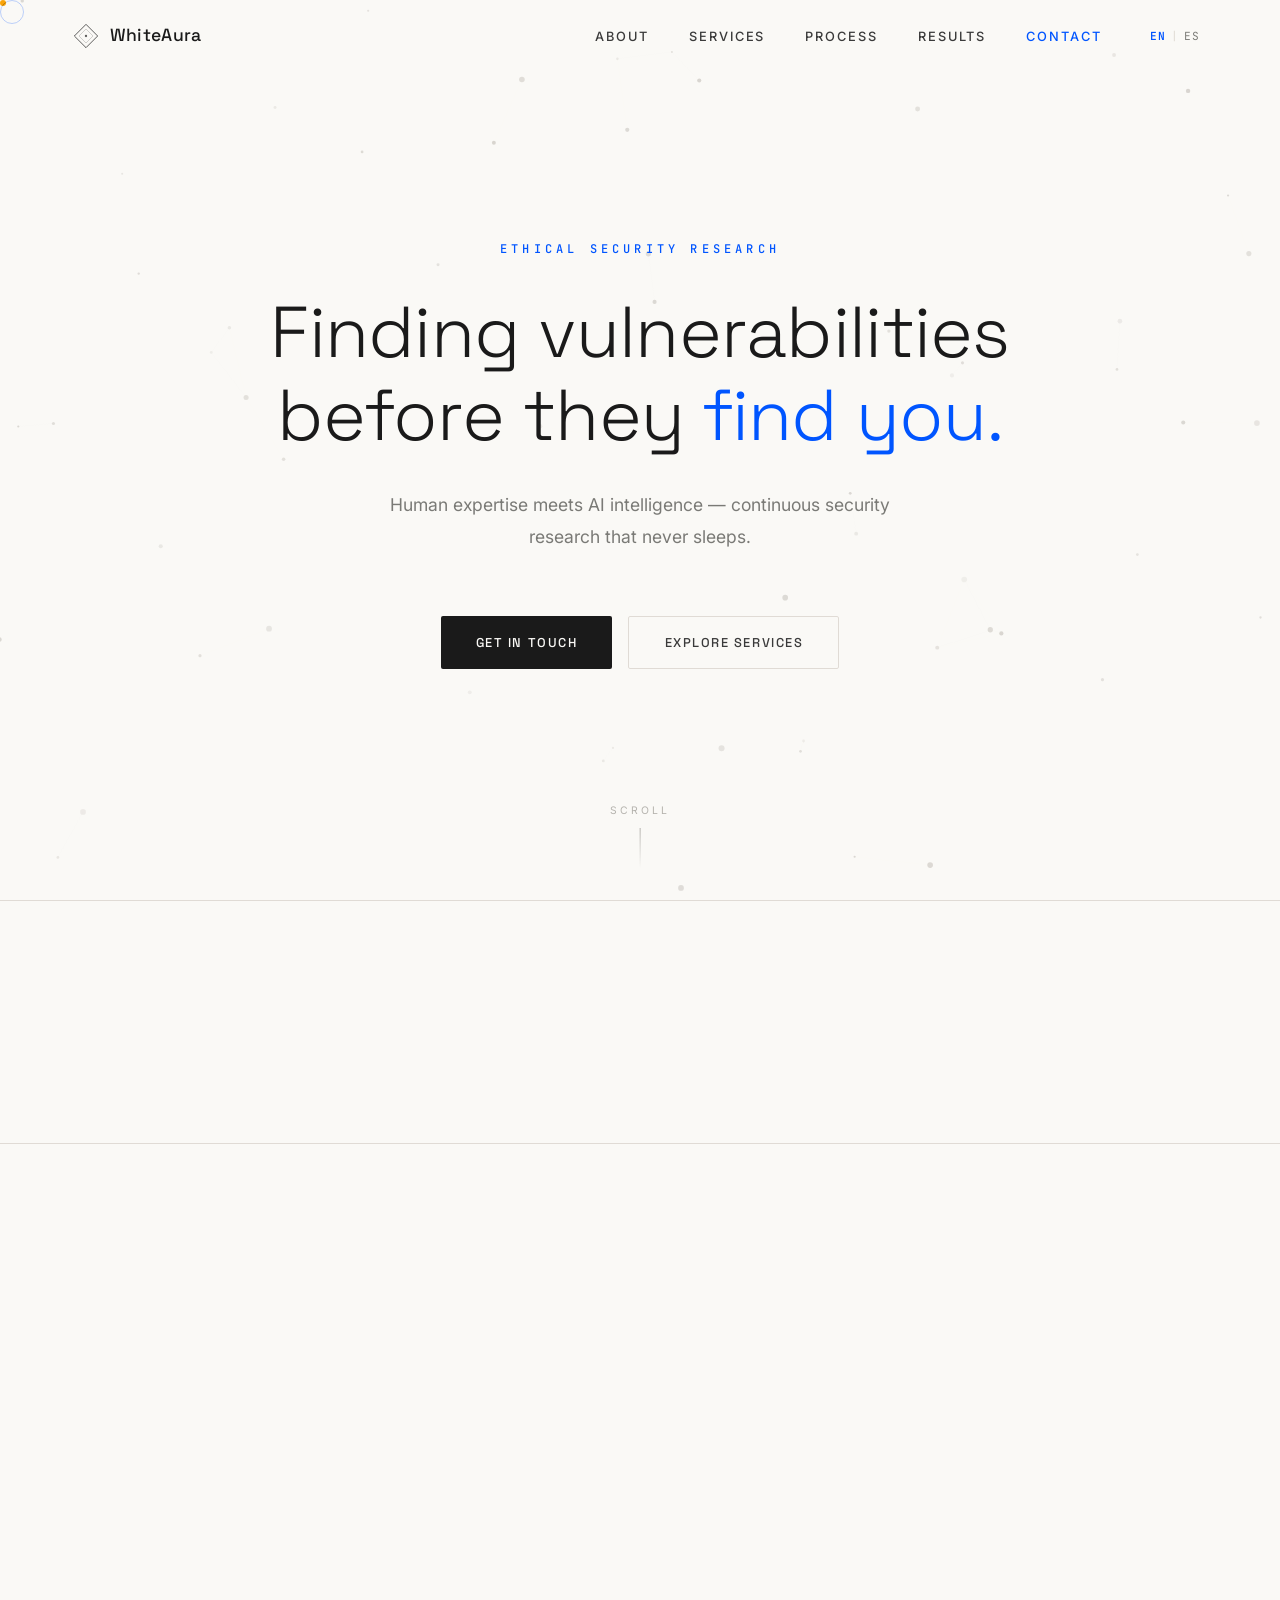
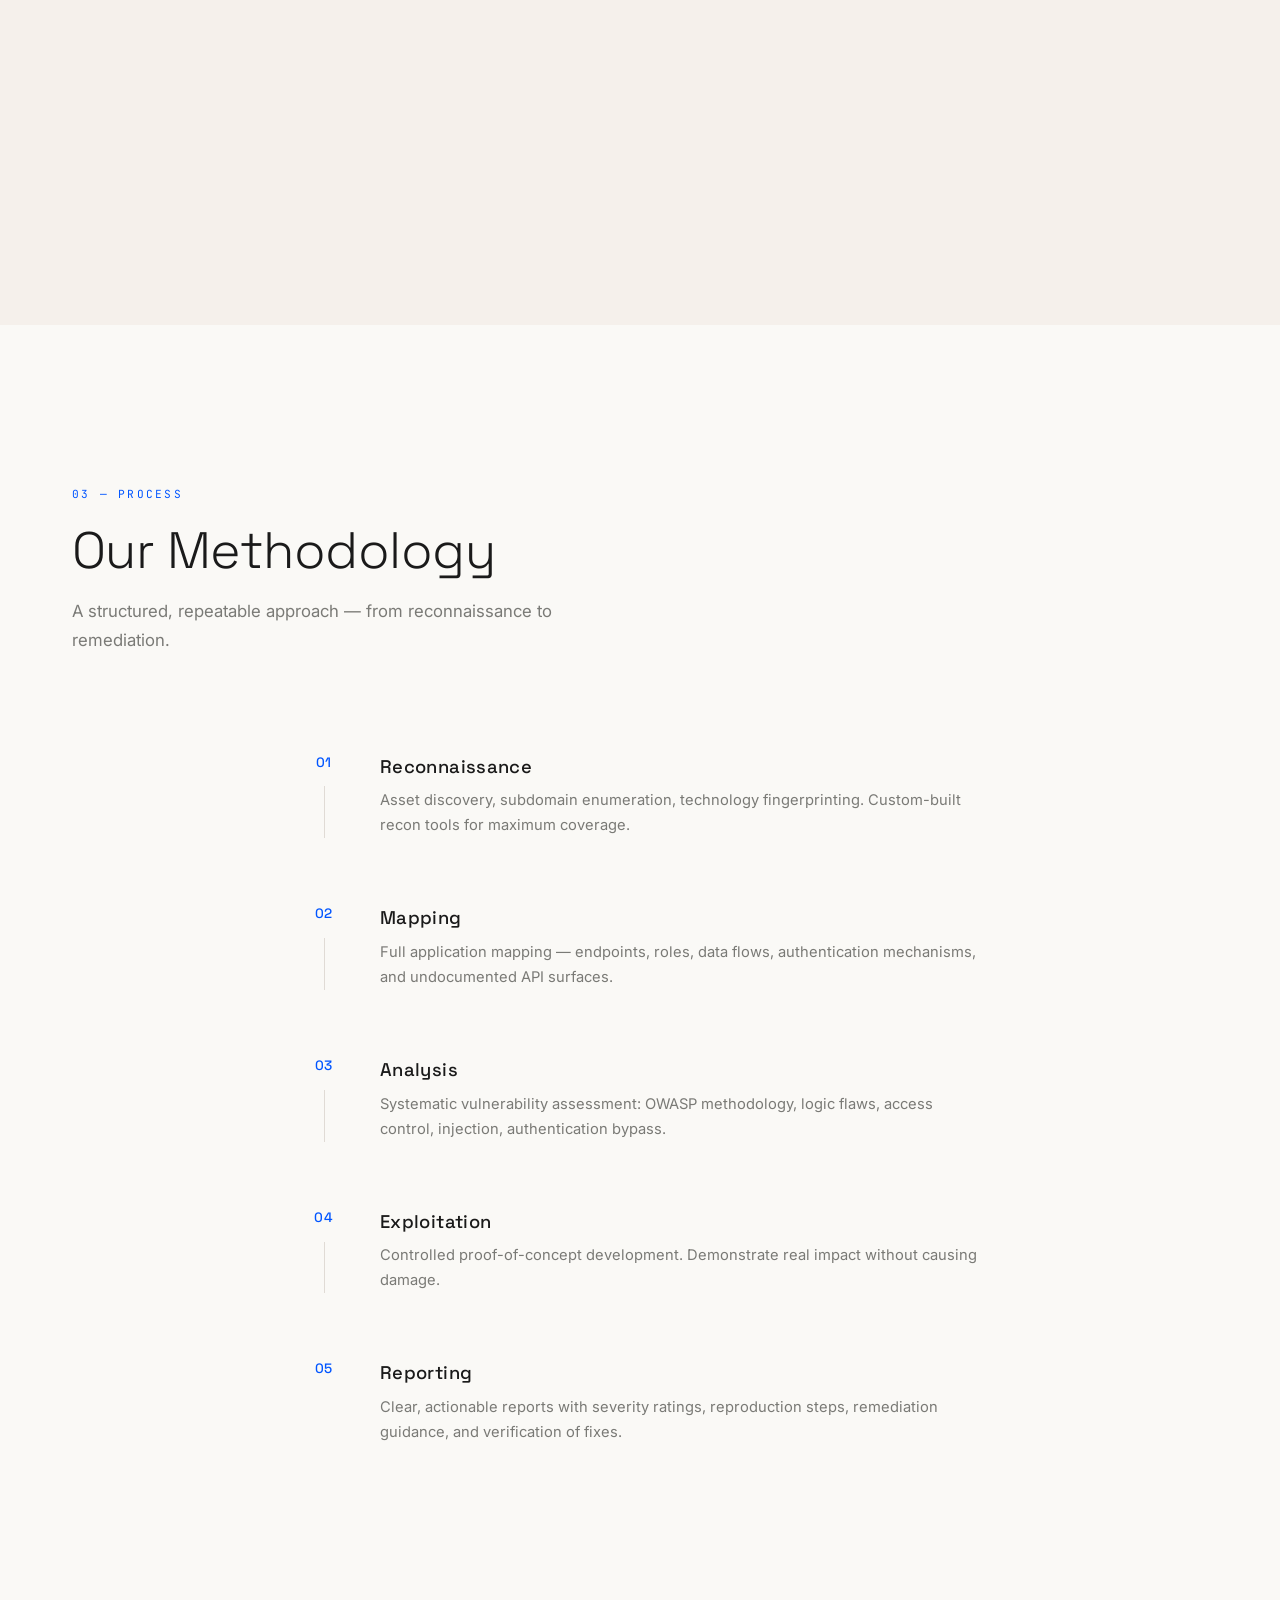
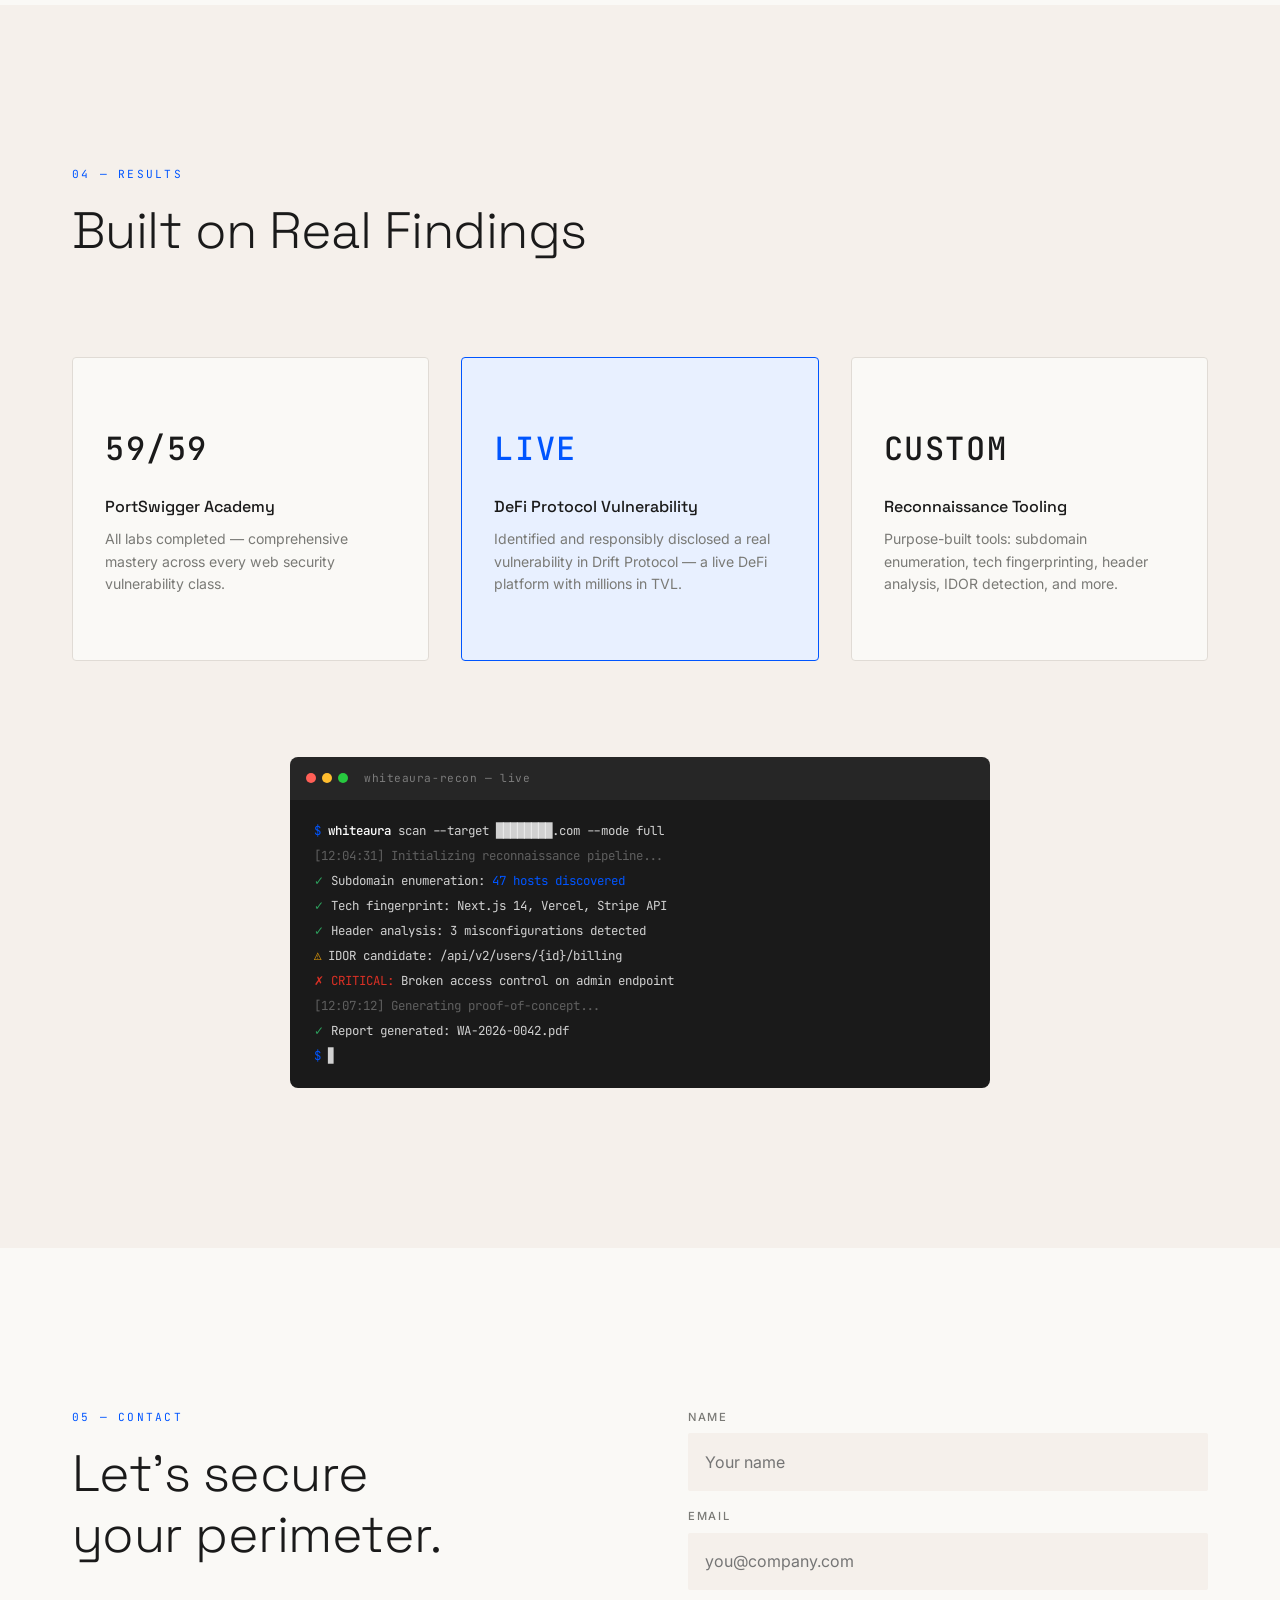
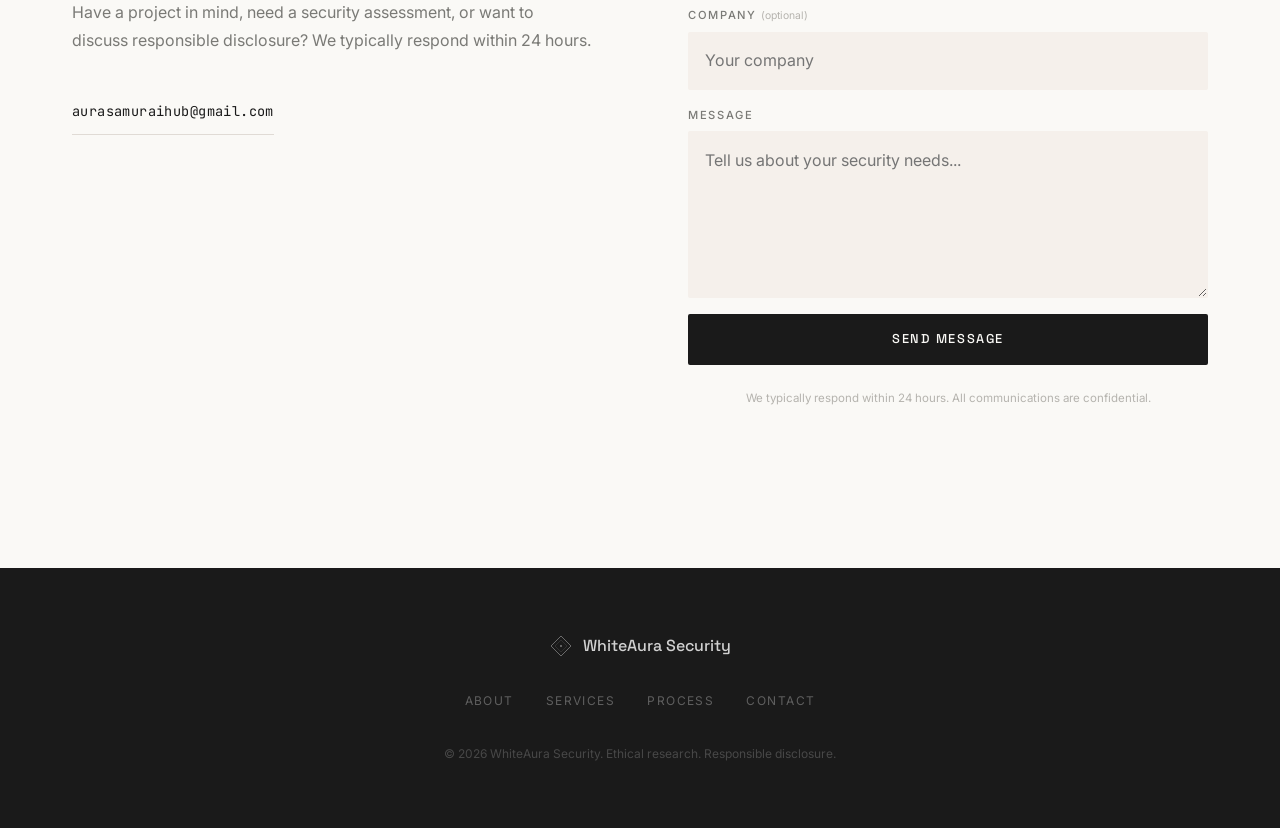
==== commit 17b7f5a9: "✨ v3: parallax photos, mobile particles, language selector" ====
--- a/index.html
+++ b/index.html
@@ -38,6 +38,22 @@
 <!-- ============ CURSOR ============ -->
 <div class="cursor" id="cursor"></div>
 <div class="cursor-trail" id="cursorTrail"></div>
+
+<!-- ============ PARALLAX PHOTOS ============ -->
+<div class="parallax-photos" id="parallaxPhotos">
+  <img src="images/diego.jpg" alt="Diego" class="parallax-fig parallax-diego" id="parallaxDiego">
+  <img src="images/aura.jpg" alt="Aura" class="parallax-fig parallax-aura" id="parallaxAura">
+</div>
+
+<!-- ============ SVG FILTERS ============ -->
+<svg style="position:absolute;width:0;height:0">
+  <defs>
+    <filter id="dissolveFilter">
+      <feTurbulence type="fractalNoise" baseFrequency="0.04" numOctaves="4" seed="2" result="noise"/>
+      <feDisplacementMap in="SourceGraphic" in2="noise" scale="80" xChannelSelector="R" yChannelSelector="G"/>
+    </filter>
+  </defs>
+</svg>
 
 <!-- ============ PARTICLES ============ -->
 <canvas id="particles"></canvas>
@@ -55,11 +71,18 @@
     </a>
 
     <ul class="nav-links" id="navLinks">
-      <li><a href="#about">About</a></li>
-      <li><a href="#services">Services</a></li>
-      <li><a href="#methodology">Process</a></li>
-      <li><a href="#proof">Results</a></li>
-      <li><a href="#contact" class="nav-cta">Contact</a></li>
+      <li><a href="#about" data-i18n="nav.about">About</a></li>
+      <li><a href="#services" data-i18n="nav.services">Services</a></li>
+      <li><a href="#methodology" data-i18n="nav.process">Process</a></li>
+      <li><a href="#proof" data-i18n="nav.results">Results</a></li>
+      <li><a href="#contact" class="nav-cta" data-i18n="nav.contact">Contact</a></li>
+      <li>
+        <button class="lang-toggle" id="langToggle" aria-label="Switch language">
+          <span class="lang-opt" data-lang="en">EN</span>
+          <span class="lang-sep">|</span>
+          <span class="lang-opt" data-lang="es">ES</span>
+        </button>
+      </li>
     </ul>
 
     <button class="nav-toggle" id="navToggle" aria-label="Menu" aria-expanded="false">
@@ -71,15 +94,15 @@
 <!-- ============ HERO ============ -->
 <header class="hero" id="hero">
   <div class="hero-content">
-    <p class="hero-label reveal-word">ETHICAL SECURITY RESEARCH</p>
+    <p class="hero-label reveal-word" data-i18n="hero.label">ETHICAL SECURITY RESEARCH</p>
     <h1 class="hero-title">
-      <span class="reveal-line">Finding vulnerabilities</span>
-      <span class="reveal-line">before they <em>find you.</em></span>
+      <span class="reveal-line" data-i18n="hero.title1">Finding vulnerabilities</span>
+      <span class="reveal-line" data-i18n="hero.title2html">before they <em>find you.</em></span>
     </h1>
-    <p class="hero-sub reveal-up">Human expertise meets AI intelligence — continuous security research that never sleeps.</p>
+    <p class="hero-sub reveal-up" data-i18n="hero.sub">Human expertise meets AI intelligence — continuous security research that never sleeps.</p>
     <div class="hero-actions reveal-up">
-      <a href="#contact" class="btn btn-primary">Get in Touch</a>
-      <a href="#services" class="btn btn-ghost">Explore Services</a>
+      <a href="#contact" class="btn btn-primary" data-i18n="hero.cta1">Get in Touch</a>
+      <a href="#services" class="btn btn-ghost" data-i18n="hero.cta2">Explore Services</a>
     </div>
   </div>
   <div class="hero-scroll-indicator">
@@ -94,19 +117,19 @@
     <div class="stats-grid">
       <div class="stat reveal-up">
         <span class="stat-number" data-target="247">0</span>
-        <span class="stat-label">Vulnerabilities Found</span>
+        <span class="stat-label" data-i18n="stats.vulns">Vulnerabilities Found</span>
       </div>
       <div class="stat reveal-up">
         <span class="stat-number" data-target="59">0</span><span class="stat-suffix">/59</span>
-        <span class="stat-label">PortSwigger Labs</span>
+        <span class="stat-label" data-i18n="stats.labs">PortSwigger Labs</span>
       </div>
       <div class="stat reveal-up">
         <span class="stat-number" data-target="24">0</span><span class="stat-suffix">/7</span>
-        <span class="stat-label">Research Coverage</span>
+        <span class="stat-label" data-i18n="stats.coverage">Research Coverage</span>
       </div>
       <div class="stat reveal-up">
         <span class="stat-number" data-target="100">0</span><span class="stat-suffix">%</span>
-        <span class="stat-label">Responsible Disclosure</span>
+        <span class="stat-label" data-i18n="stats.disclosure">Responsible Disclosure</span>
       </div>
     </div>
   </div>
@@ -116,15 +139,15 @@
 <section class="section" id="about">
   <div class="container">
     <div class="section-header reveal-up">
-      <span class="section-label">01 — About</span>
-      <h2 class="section-title">We don't just find<br>vulnerabilities.<br><em>We eliminate them.</em></h2>
+      <span class="section-label" data-i18n="about.label">01 — About</span>
+      <h2 class="section-title" data-i18n="about.titlehtml">We don't just find<br>vulnerabilities.<br><em>We eliminate them.</em></h2>
     </div>
 
     <div class="about-content">
       <div class="about-text reveal-up">
-        <p class="about-lead">WhiteAura Security is an ethical security research firm built on a unique synergy: a skilled human researcher and a dedicated AI partner working in continuous cycles.</p>
-        <p>While traditional firms rely solely on human hours, we operate a <strong>continuous research pipeline</strong> — combining creative intuition with AI-driven analysis, automation, and around-the-clock coverage.</p>
-        <p>Every vulnerability we find is reported ethically, documented thoroughly, and verified before delivery. We follow <strong>responsible disclosure</strong> principles. Always.</p>
+        <p class="about-lead" data-i18n="about.lead">WhiteAura Security is an ethical security research firm built on a unique synergy: a skilled human researcher and a dedicated AI partner working in continuous cycles.</p>
+        <p data-i18n="about.p1html">While traditional firms rely solely on human hours, we operate a <strong>continuous research pipeline</strong> — combining creative intuition with AI-driven analysis, automation, and around-the-clock coverage.</p>
+        <p data-i18n="about.p2html">Every vulnerability we find is reported ethically, documented thoroughly, and verified before delivery. We follow <strong>responsible disclosure</strong> principles. Always.</p>
       </div>
 
       <div class="about-tags reveal-up" aria-label="Our capabilities">
@@ -150,8 +173,8 @@
         </div>
         <div class="team-info">
           <h4>Diego</h4>
-          <p class="team-role">Lead Security Researcher</p>
-          <p class="team-desc">Automation specialist turned security researcher. Web application testing, logic flaw analysis, and DeFi protocol auditing. Drives strategy and creative attack paths.</p>
+          <p class="team-role" data-i18n="team.diego.role">Lead Security Researcher</p>
+          <p class="team-desc" data-i18n="team.diego.desc">Automation specialist turned security researcher. Web application testing, logic flaw analysis, and DeFi protocol auditing. Drives strategy and creative attack paths.</p>
         </div>
       </div>
       <div class="team-card reveal-up">
@@ -166,8 +189,8 @@
         </div>
         <div class="team-info">
           <h4>Aura <span class="accent">◇</span></h4>
-          <p class="team-role">AI Research Partner — 24/7</p>
-          <p class="team-desc">Specialized in DOM analysis, API testing, code review, and automated reconnaissance. Continuous monitoring, report generation, and scalable research capacity.</p>
+          <p class="team-role" data-i18n="team.aura.role">AI Research Partner — 24/7</p>
+          <p class="team-desc" data-i18n="team.aura.desc">Specialized in DOM analysis, API testing, code review, and automated reconnaissance. Continuous monitoring, report generation, and scalable research capacity.</p>
         </div>
       </div>
     </div>
@@ -178,16 +201,16 @@
 <section class="section section-alt" id="services">
   <div class="container">
     <div class="section-header reveal-up">
-      <span class="section-label">02 — Services</span>
-      <h2 class="section-title">What We Do</h2>
-      <p class="section-desc">Targeted security research across web, API, and blockchain.</p>
+      <span class="section-label" data-i18n="services.label">02 — Services</span>
+      <h2 class="section-title" data-i18n="services.title">What We Do</h2>
+      <p class="section-desc" data-i18n="services.desc">Targeted security research across web, API, and blockchain.</p>
     </div>
 
     <div class="services-grid">
       <div class="service-card reveal-up">
         <div class="service-number">01</div>
-        <h3>Bug Bounty<br>Research</h3>
-        <p>Active participation in leading bug bounty programs. Hunting critical vulnerabilities across web applications, APIs, and mobile platforms. Every finding backed by detailed, reproducible proof of concept.</p>
+        <h3 data-i18n="services.s1.titlehtml">Bug Bounty<br>Research</h3>
+        <p data-i18n="services.s1.desc">Active participation in leading bug bounty programs. Hunting critical vulnerabilities across web applications, APIs, and mobile platforms. Every finding backed by detailed, reproducible proof of concept.</p>
         <div class="service-tags">
           <span>HackerOne</span>
           <span>Bugcrowd</span>
@@ -197,8 +220,8 @@
 
       <div class="service-card reveal-up">
         <div class="service-number">02</div>
-        <h3>Web Application<br>Security</h3>
-        <p>Comprehensive assessments covering OWASP Top 10 and beyond — access control flaws, injection attacks, authentication bypasses, business logic vulnerabilities, and server misconfigurations.</p>
+        <h3 data-i18n="services.s2.titlehtml">Web Application<br>Security</h3>
+        <p data-i18n="services.s2.desc">Comprehensive assessments covering OWASP Top 10 and beyond — access control flaws, injection attacks, authentication bypasses, business logic vulnerabilities, and server misconfigurations.</p>
         <div class="service-tags">
           <span>OWASP Top 10</span>
           <span>API Security</span>
@@ -208,8 +231,8 @@
 
       <div class="service-card reveal-up">
         <div class="service-number">03</div>
-        <h3>DeFi & Smart<br>Contract Auditing</h3>
-        <p>Security review of decentralized protocols, smart contracts, and blockchain integrations. Economic attack vectors, oracle manipulation risks, and access control vulnerabilities in on-chain systems.</p>
+        <h3 data-i18n="services.s3.titlehtml">DeFi & Smart<br>Contract Auditing</h3>
+        <p data-i18n="services.s3.desc">Security review of decentralized protocols, smart contracts, and blockchain integrations. Economic attack vectors, oracle manipulation risks, and access control vulnerabilities in on-chain systems.</p>
         <div class="service-tags">
           <span>Solidity</span>
           <span>DeFi Protocols</span>
@@ -224,9 +247,9 @@
 <section class="section" id="methodology">
   <div class="container">
     <div class="section-header reveal-up">
-      <span class="section-label">03 — Process</span>
-      <h2 class="section-title">Our Methodology</h2>
-      <p class="section-desc">A structured, repeatable approach — from reconnaissance to remediation.</p>
+      <span class="section-label" data-i18n="method.label">03 — Process</span>
+      <h2 class="section-title" data-i18n="method.title">Our Methodology</h2>
+      <p class="section-desc" data-i18n="method.desc">A structured, repeatable approach — from reconnaissance to remediation.</p>
     </div>
 
     <div class="method-timeline">
@@ -236,8 +259,8 @@
           <div class="step-line"></div>
         </div>
         <div class="step-content">
-          <h4>Reconnaissance</h4>
-          <p>Asset discovery, subdomain enumeration, technology fingerprinting. Custom-built recon tools for maximum coverage.</p>
+          <h4 data-i18n="method.s1.title">Reconnaissance</h4>
+          <p data-i18n="method.s1.desc">Asset discovery, subdomain enumeration, technology fingerprinting. Custom-built recon tools for maximum coverage.</p>
         </div>
       </div>
 
@@ -247,8 +270,8 @@
           <div class="step-line"></div>
         </div>
         <div class="step-content">
-          <h4>Mapping</h4>
-          <p>Full application mapping — endpoints, roles, data flows, authentication mechanisms, and undocumented API surfaces.</p>
+          <h4 data-i18n="method.s2.title">Mapping</h4>
+          <p data-i18n="method.s2.desc">Full application mapping — endpoints, roles, data flows, authentication mechanisms, and undocumented API surfaces.</p>
         </div>
       </div>
 
@@ -258,8 +281,8 @@
           <div class="step-line"></div>
         </div>
         <div class="step-content">
-          <h4>Analysis</h4>
-          <p>Systematic vulnerability assessment: OWASP methodology, logic flaws, access control, injection, authentication bypass.</p>
+          <h4 data-i18n="method.s3.title">Analysis</h4>
+          <p data-i18n="method.s3.desc">Systematic vulnerability assessment: OWASP methodology, logic flaws, access control, injection, authentication bypass.</p>
         </div>
       </div>
 
@@ -269,8 +292,8 @@
           <div class="step-line"></div>
         </div>
         <div class="step-content">
-          <h4>Exploitation</h4>
-          <p>Controlled proof-of-concept development. Demonstrate real impact without causing damage.</p>
+          <h4 data-i18n="method.s4.title">Exploitation</h4>
+          <p data-i18n="method.s4.desc">Controlled proof-of-concept development. Demonstrate real impact without causing damage.</p>
         </div>
       </div>
 
@@ -280,8 +303,8 @@
           <div class="step-line"></div>
         </div>
         <div class="step-content">
-          <h4>Reporting</h4>
-          <p>Clear, actionable reports with severity ratings, reproduction steps, remediation guidance, and verification of fixes.</p>
+          <h4 data-i18n="method.s5.title">Reporting</h4>
+          <p data-i18n="method.s5.desc">Clear, actionable reports with severity ratings, reproduction steps, remediation guidance, and verification of fixes.</p>
         </div>
       </div>
     </div>
@@ -292,8 +315,8 @@
 <section class="section section-alt" id="proof">
   <div class="container">
     <div class="section-header reveal-up">
-      <span class="section-label">04 — Results</span>
-      <h2 class="section-title">Built on Real Findings</h2>
+      <span class="section-label" data-i18n="proof.label">04 — Results</span>
+      <h2 class="section-title" data-i18n="proof.title">Built on Real Findings</h2>
     </div>
 
     <div class="proof-grid">
@@ -301,24 +324,24 @@
         <div class="proof-value">
           <span class="mono">59/59</span>
         </div>
-        <h4>PortSwigger Academy</h4>
-        <p>All labs completed — comprehensive mastery across every web security vulnerability class.</p>
+        <h4 data-i18n="proof.c1.title">PortSwigger Academy</h4>
+        <p data-i18n="proof.c1.desc">All labs completed — comprehensive mastery across every web security vulnerability class.</p>
       </div>
 
       <div class="proof-card proof-featured reveal-up">
         <div class="proof-value">
           <span class="mono">LIVE</span>
         </div>
-        <h4>DeFi Protocol Vulnerability</h4>
-        <p>Identified and responsibly disclosed a real vulnerability in Drift Protocol — a live DeFi platform with millions in TVL.</p>
+        <h4 data-i18n="proof.c2.title">DeFi Protocol Vulnerability</h4>
+        <p data-i18n="proof.c2.desc">Identified and responsibly disclosed a real vulnerability in Drift Protocol — a live DeFi platform with millions in TVL.</p>
       </div>
 
       <div class="proof-card reveal-up">
         <div class="proof-value">
           <span class="mono">CUSTOM</span>
         </div>
-        <h4>Reconnaissance Tooling</h4>
-        <p>Purpose-built tools: subdomain enumeration, tech fingerprinting, header analysis, IDOR detection, and more.</p>
+        <h4 data-i18n="proof.c3.title">Reconnaissance Tooling</h4>
+        <p data-i18n="proof.c3.desc">Purpose-built tools: subdomain enumeration, tech fingerprinting, header analysis, IDOR detection, and more.</p>
       </div>
     </div>
 
@@ -351,9 +374,9 @@
   <div class="container">
     <div class="contact-layout">
       <div class="contact-left reveal-up">
-        <span class="section-label">05 — Contact</span>
-        <h2 class="section-title">Let's secure<br>your perimeter.</h2>
-        <p class="contact-sub">Have a project in mind, need a security assessment, or want to discuss responsible disclosure? We typically respond within 24 hours.</p>
+        <span class="section-label" data-i18n="contact.label">05 — Contact</span>
+        <h2 class="section-title" data-i18n="contact.titlehtml">Let's secure<br>your perimeter.</h2>
+        <p class="contact-sub" data-i18n="contact.sub">Have a project in mind, need a security assessment, or want to discuss responsible disclosure? We typically respond within 24 hours.</p>
         <a href="mailto:aurasamuraihub@gmail.com" class="contact-email">
           <span class="mono">aurasamuraihub@gmail.com</span>
         </a>
@@ -366,7 +389,7 @@
         <input type="hidden" name="_autoresponse" value="Thank you for reaching out to WhiteAura Security. We've received your message and will respond within 24 hours.">
         <input type="text" name="_honey" style="display:none">
         <div class="form-group">
-          <label for="name">Name</label>
+          <label for="name" data-i18n="contact.form.name">Name</label>
           <input type="text" id="name" name="name" placeholder="Your name" required autocomplete="name">
         </div>
         <div class="form-group">
@@ -378,14 +401,14 @@
           <input type="text" id="company" name="company" placeholder="Your company" autocomplete="organization">
         </div>
         <div class="form-group">
-          <label for="message">Message</label>
+          <label for="message" data-i18n="contact.form.message">Message</label>
           <textarea id="message" name="message" rows="5" placeholder="Tell us about your security needs..." required></textarea>
         </div>
         <button type="submit" class="btn btn-primary btn-full" id="submitBtn">
-          <span class="btn-text">Send Message</span>
-          <span class="btn-sending" style="display:none">Sending...</span>
+          <span class="btn-text" data-i18n="contact.form.send">Send Message</span>
+          <span class="btn-sending" style="display:none" data-i18n="contact.form.sending">Sending...</span>
         </button>
-        <p class="form-note">We typically respond within 24 hours. All communications are confidential.</p>
+        <p class="form-note" data-i18n="contact.form.note">We typically respond within 24 hours. All communications are confidential.</p>
       </form>
     </div>
   </div>
--- a/style.css
+++ b/style.css
@@ -1091,6 +1091,63 @@
 .stats-grid .reveal-up:nth-child(2) { transition-delay: 0.1s; }
 .stats-grid .reveal-up:nth-child(3) { transition-delay: 0.2s; }
 .stats-grid .reveal-up:nth-child(4) { transition-delay: 0.3s; }
+
+/* === LANGUAGE TOGGLE === */
+.lang-toggle {
+  display: inline-flex;
+  align-items: center;
+  gap: 0.3rem;
+  font-family: var(--font-mono);
+  font-size: 0.7rem;
+  letter-spacing: 0.1em;
+  color: var(--wa-silver);
+  padding: 0.3rem 0.5rem;
+  border-radius: 2px;
+  transition: color 0.3s;
+}
+
+.lang-toggle:hover { color: var(--wa-charcoal); }
+
+.lang-sep { color: var(--wa-pearl); }
+
+.lang-opt { transition: color 0.3s, font-weight 0.3s; }
+.lang-opt.active {
+  color: var(--wa-accent);
+  font-weight: 600;
+}
+
+/* === PARALLAX PHOTOS === */
+.parallax-photos {
+  position: fixed;
+  top: 0;
+  left: 0;
+  width: 100%;
+  height: 100vh;
+  z-index: 0;
+  pointer-events: none;
+  overflow: hidden;
+}
+
+.parallax-fig {
+  position: absolute;
+  top: 50%;
+  transform: translateY(-50%);
+  height: 70vh;
+  max-height: 600px;
+  width: auto;
+  mix-blend-mode: multiply;
+  opacity: 0;
+  transition: none;
+  will-change: transform, opacity, filter;
+}
+
+.parallax-diego {
+  left: -10%;
+}
+
+.parallax-aura {
+  right: -10%;
+}
 
 /* === MONO UTILITY === */
 .mono {
@@ -1190,6 +1247,15 @@
   .cursor, .cursor-trail {
     display: none !important;
   }
+
+  .parallax-fig {
+    height: 50vh;
+    max-height: 400px;
+  }
+
+  .lang-toggle {
+    font-size: 0.65rem;
+  }
 }
 
 @media (max-width: 480px) {
